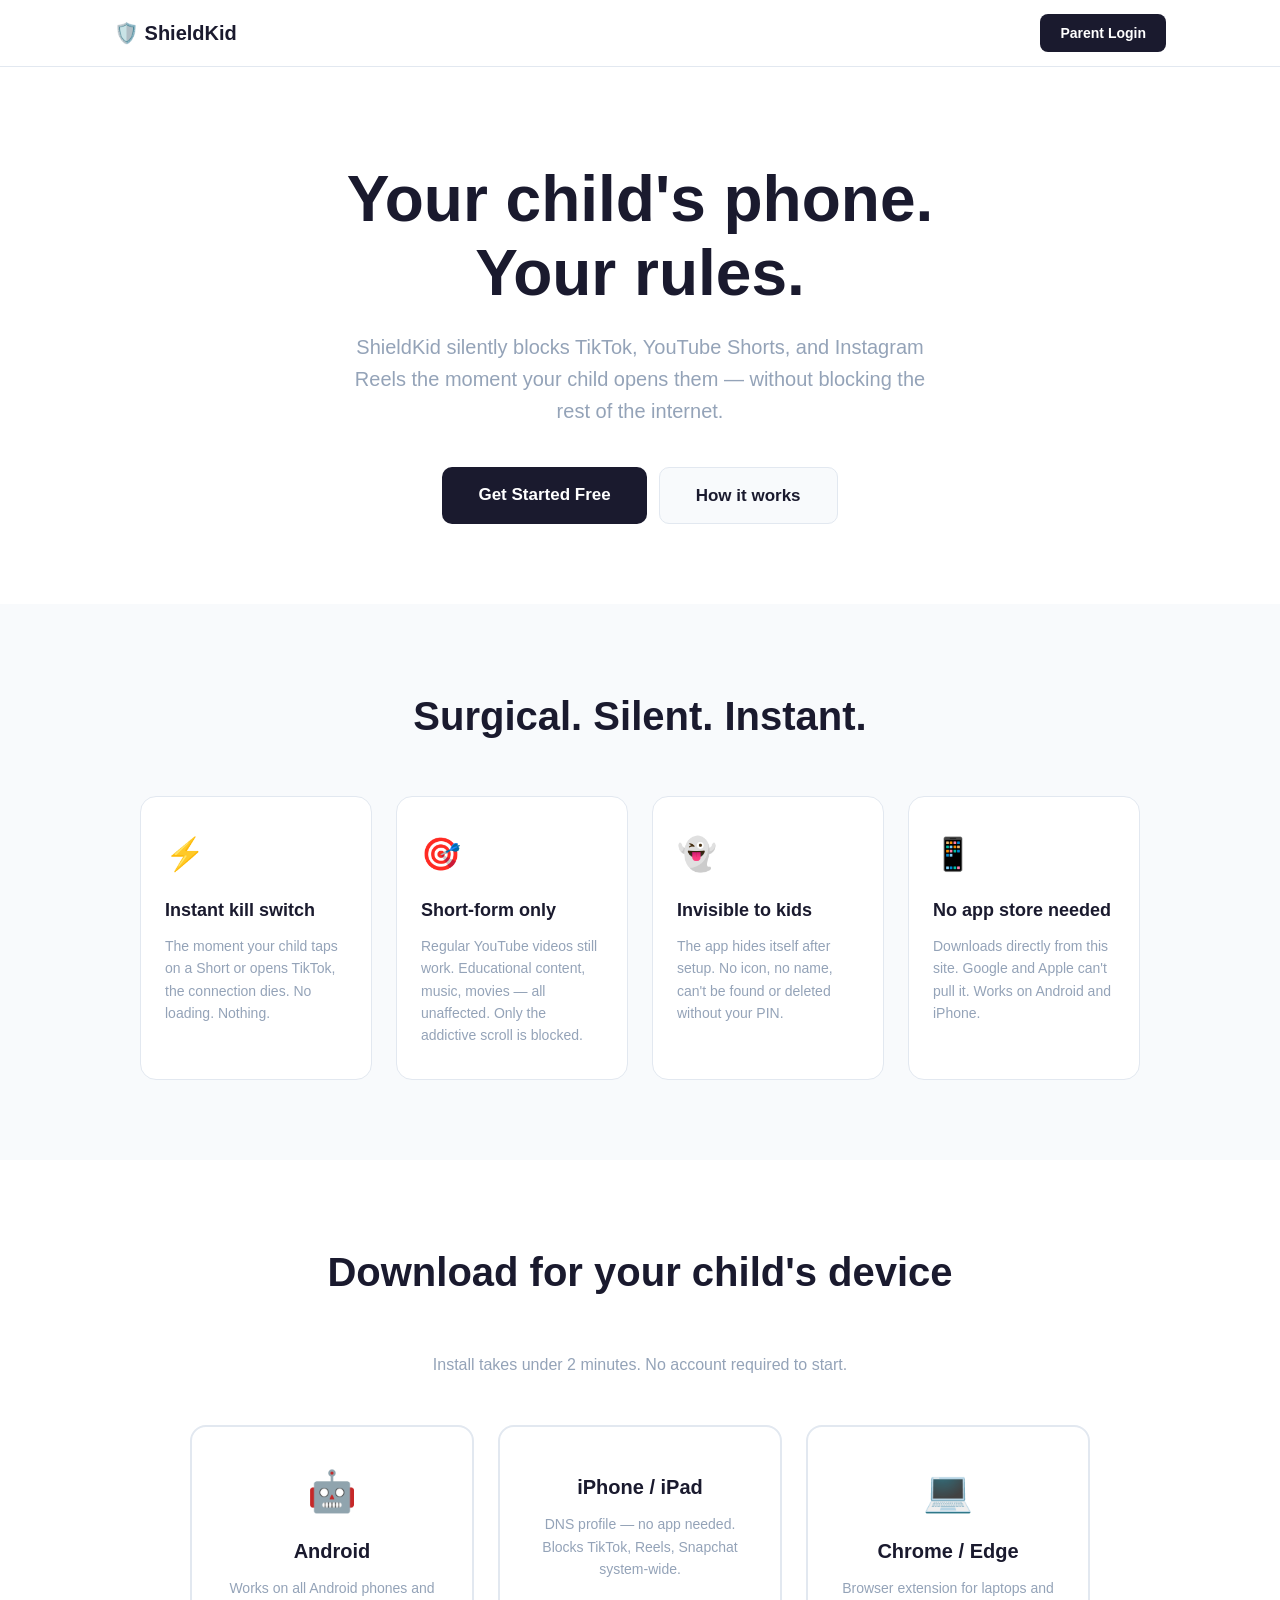
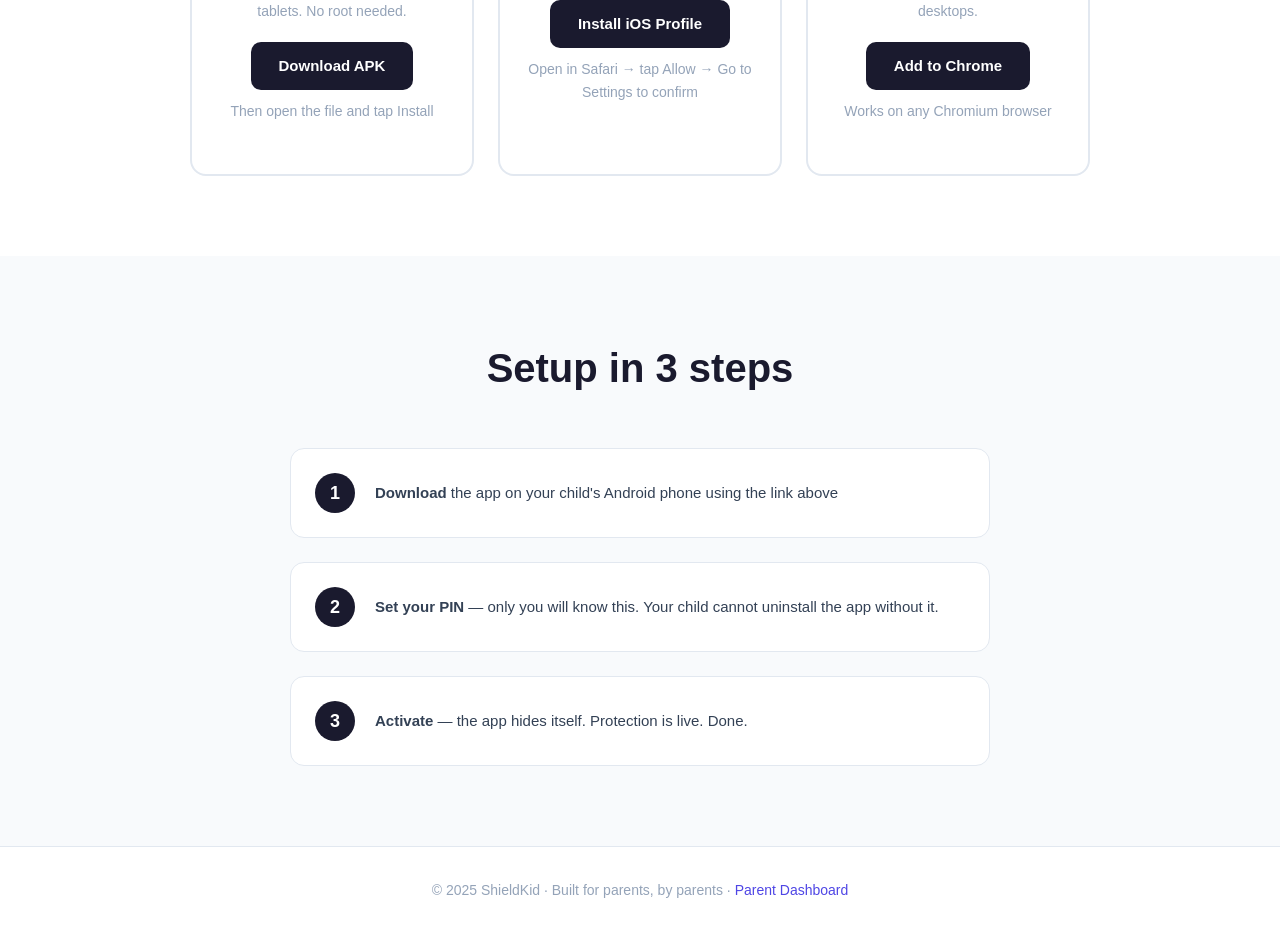
==== index.html @ 17453ca9 "Add files via upload" ====
<!DOCTYPE html>
<html lang="en">
<head>
  <meta charset="UTF-8">
  <meta name="viewport" content="width=device-width, initial-scale=1.0">
  <title>ShieldKid — Protect Your Child From Short-Video Addiction</title>
  <link rel="stylesheet" href="style.css">
</head>
<body>

  <nav>
    <div class="nav-inner">
      <span class="logo">🛡️ ShieldKid</span>
      <a href="dashboard.html" class="btn-nav">Parent Login</a>
    </div>
  </nav>

  <section class="hero">
    <h1>Your child's phone.<br>Your rules.</h1>
    <p class="subtitle">
      ShieldKid silently blocks TikTok, YouTube Shorts, and Instagram Reels
      the moment your child opens them — without blocking the rest of the internet.
    </p>
    <div class="cta-row">
      <a href="#download" class="btn-primary">Get Started Free</a>
      <a href="#how" class="btn-secondary">How it works</a>
    </div>
  </section>

  <section class="features" id="how">
    <h2>Surgical. Silent. Instant.</h2>
    <div class="feature-grid">
      <div class="feature-card">
        <div class="icon">⚡</div>
        <h3>Instant kill switch</h3>
        <p>The moment your child taps on a Short or opens TikTok, the connection dies. No loading. Nothing.</p>
      </div>
      <div class="feature-card">
        <div class="icon">🎯</div>
        <h3>Short-form only</h3>
        <p>Regular YouTube videos still work. Educational content, music, movies — all unaffected. Only the addictive scroll is blocked.</p>
      </div>
      <div class="feature-card">
        <div class="icon">👻</div>
        <h3>Invisible to kids</h3>
        <p>The app hides itself after setup. No icon, no name, can't be found or deleted without your PIN.</p>
      </div>
      <div class="feature-card">
        <div class="icon">📱</div>
        <h3>No app store needed</h3>
        <p>Downloads directly from this site. Google and Apple can't pull it. Works on Android and iPhone.</p>
      </div>
    </div>
  </section>

  <section class="download" id="download">
    <h2>Download for your child's device</h2>
    <p class="download-sub">Install takes under 2 minutes. No account required to start.</p>
    <div class="download-grid">

      <div class="download-card">
        <div class="platform-icon">🤖</div>
        <h3>Android</h3>
        <p>Works on all Android phones and tablets. No root needed.</p>
        <a href="ShieldKid.apk" class="btn-download" download>Download APK</a>
        <p class="install-note">Then open the file and tap Install</p>
      </div>

      <div class="download-card">
        <div class="platform-icon"></div>
        <h3>iPhone / iPad</h3>
        <p>DNS profile — no app needed. Blocks TikTok, Reels, Snapchat system-wide.</p>
        <a href="ios_profile/shieldkid.mobileconfig" class="btn-download">Install iOS Profile</a>
        <p class="install-note">Open in Safari → tap Allow → Go to Settings to confirm</p>
      </div>

      <div class="download-card">
        <div class="platform-icon">💻</div>
        <h3>Chrome / Edge</h3>
        <p>Browser extension for laptops and desktops.</p>
        <a href="#" class="btn-download" id="chrome-link">Add to Chrome</a>
        <p class="install-note">Works on any Chromium browser</p>
      </div>

    </div>
  </section>

  <section class="how-steps">
    <h2>Setup in 3 steps</h2>
    <div class="steps">
      <div class="step">
        <div class="step-num">1</div>
        <p><strong>Download</strong> the app on your child's Android phone using the link above</p>
      </div>
      <div class="step">
        <div class="step-num">2</div>
        <p><strong>Set your PIN</strong> — only you will know this. Your child cannot uninstall the app without it.</p>
      </div>
      <div class="step">
        <div class="step-num">3</div>
        <p><strong>Activate</strong> — the app hides itself. Protection is live. Done.</p>
      </div>
    </div>
  </section>

  <footer>
    <p>© 2025 ShieldKid · Built for parents, by parents · <a href="dashboard.html">Parent Dashboard</a></p>
  </footer>

</body>
</html>
---- style.css ----
*, *::before, *::after { box-sizing: border-box; margin: 0; padding: 0; }

:root {
  --dark: #1A1A2E;
  --accent: #4F46E5;
  --green: #10B981;
  --light: #F8FAFC;
  --text: #334155;
  --muted: #94A3B8;
  --border: #E2E8F0;
}

body {
  font-family: -apple-system, BlinkMacSystemFont, 'Segoe UI', Roboto, sans-serif;
  color: var(--text);
  background: #fff;
  line-height: 1.6;
}

/* NAV */
nav {
  position: sticky; top: 0; z-index: 100;
  background: rgba(255,255,255,0.95);
  backdrop-filter: blur(8px);
  border-bottom: 1px solid var(--border);
}
.nav-inner {
  max-width: 1100px; margin: 0 auto;
  padding: 14px 24px;
  display: flex; align-items: center; justify-content: space-between;
}
.logo { font-size: 20px; font-weight: 700; color: var(--dark); }
.btn-nav {
  padding: 8px 20px; background: var(--dark); color: #fff;
  border-radius: 8px; text-decoration: none; font-size: 14px; font-weight: 600;
  transition: background .2s;
}
.btn-nav:hover { background: var(--accent); }

/* HERO */
.hero {
  max-width: 800px; margin: 0 auto;
  padding: 96px 24px 80px;
  text-align: center;
}
.hero h1 {
  font-size: clamp(36px, 6vw, 64px);
  font-weight: 800; color: var(--dark);
  line-height: 1.15; margin-bottom: 20px;
}
.subtitle {
  font-size: clamp(16px, 2vw, 20px);
  color: var(--muted); max-width: 600px;
  margin: 0 auto 40px;
}
.cta-row { display: flex; gap: 12px; justify-content: center; flex-wrap: wrap; }
.btn-primary {
  padding: 14px 36px; background: var(--dark); color: #fff;
  border-radius: 10px; text-decoration: none; font-size: 17px; font-weight: 700;
  transition: background .2s;
}
.btn-primary:hover { background: var(--accent); }
.btn-secondary {
  padding: 14px 36px; background: var(--light); color: var(--dark);
  border-radius: 10px; text-decoration: none; font-size: 17px; font-weight: 600;
  border: 1px solid var(--border);
}

/* FEATURES */
.features {
  background: var(--light);
  padding: 80px 24px;
  text-align: center;
}
.features h2, .download h2, .how-steps h2 {
  font-size: clamp(24px, 4vw, 40px);
  font-weight: 800; color: var(--dark);
  margin-bottom: 48px;
}
.feature-grid {
  max-width: 1000px; margin: 0 auto;
  display: grid;
  grid-template-columns: repeat(auto-fit, minmax(220px, 1fr));
  gap: 24px;
}
.feature-card {
  background: #fff; border-radius: 16px;
  padding: 32px 24px; border: 1px solid var(--border);
  text-align: left;
}
.icon { font-size: 32px; margin-bottom: 16px; }
.feature-card h3 { font-size: 18px; font-weight: 700; color: var(--dark); margin-bottom: 10px; }
.feature-card p { font-size: 14px; color: var(--muted); }

/* DOWNLOAD */
.download {
  padding: 80px 24px;
  text-align: center;
}
.download-sub { color: var(--muted); margin-bottom: 48px; font-size: 16px; }
.download-grid {
  max-width: 900px; margin: 0 auto;
  display: grid;
  grid-template-columns: repeat(auto-fit, minmax(250px, 1fr));
  gap: 24px;
}
.download-card {
  border: 2px solid var(--border); border-radius: 16px;
  padding: 32px 24px; text-align: center;
  transition: border-color .2s;
}
.download-card:hover { border-color: var(--accent); }
.platform-icon { font-size: 40px; margin-bottom: 12px; }
.download-card h3 { font-size: 20px; font-weight: 700; color: var(--dark); margin-bottom: 10px; }
.download-card p { font-size: 14px; color: var(--muted); margin-bottom: 20px; }
.btn-download {
  display: inline-block;
  padding: 12px 28px; background: var(--dark); color: #fff;
  border-radius: 10px; text-decoration: none; font-size: 15px; font-weight: 700;
  transition: background .2s;
}
.btn-download:hover { background: var(--accent); }
.install-note { font-size: 12px; color: var(--muted); margin-top: 10px; }

/* HOW STEPS */
.how-steps {
  background: var(--light);
  padding: 80px 24px;
  text-align: center;
}
.steps {
  max-width: 700px; margin: 0 auto;
  display: flex; flex-direction: column; gap: 24px;
  text-align: left;
}
.step {
  display: flex; align-items: flex-start; gap: 20px;
  background: #fff; border-radius: 14px; padding: 24px;
  border: 1px solid var(--border);
}
.step-num {
  min-width: 40px; height: 40px;
  background: var(--dark); color: #fff;
  border-radius: 50%; display: flex;
  align-items: center; justify-content: center;
  font-weight: 800; font-size: 18px;
}
.step p { font-size: 15px; padding-top: 8px; }

/* FOOTER */
footer {
  text-align: center; padding: 32px 24px;
  border-top: 1px solid var(--border);
  font-size: 14px; color: var(--muted);
}
footer a { color: var(--accent); text-decoration: none; }

/* DASHBOARD STYLES */
.dash-body { background: var(--light); min-height: 100vh; }
.dash-wrap { max-width: 700px; margin: 0 auto; padding: 40px 24px; }
.dash-wrap h1 { font-size: 28px; font-weight: 800; color: var(--dark); margin-bottom: 8px; }
.dash-sub { color: var(--muted); margin-bottom: 36px; font-size: 15px; }

.card {
  background: #fff; border-radius: 16px;
  border: 1px solid var(--border); padding: 28px;
  margin-bottom: 20px;
}
.card h2 { font-size: 16px; font-weight: 700; color: var(--dark); margin-bottom: 20px; }

.toggle-row {
  display: flex; align-items: center;
  justify-content: space-between;
  padding: 14px 0;
  border-bottom: 1px solid var(--border);
}
.toggle-row:last-child { border-bottom: none; }
.toggle-label h3 { font-size: 15px; font-weight: 600; color: var(--dark); }
.toggle-label p { font-size: 13px; color: var(--muted); }

/* Toggle switch */
.switch { position: relative; width: 52px; height: 28px; }
.switch input { opacity: 0; width: 0; height: 0; }
.switch .sl {
  position: absolute; inset: 0;
  background: #CBD5E1; border-radius: 28px;
  cursor: pointer; transition: .3s;
}
.switch .sl:before {
  content: ""; position: absolute;
  width: 22px; height: 22px;
  left: 3px; bottom: 3px;
  background: #fff; border-radius: 50%;
  transition: .3s; box-shadow: 0 1px 3px rgba(0,0,0,.2);
}
.switch input:checked + .sl { background: var(--green); }
.switch input:checked + .sl:before { transform: translateX(24px); }

.auth-box {
  max-width: 400px; margin: 80px auto; padding: 40px;
  background: #fff; border-radius: 20px;
  border: 1px solid var(--border); text-align: center;
}
.auth-box h2 { font-size: 22px; font-weight: 800; color: var(--dark); margin-bottom: 8px; }
.auth-box p { color: var(--muted); margin-bottom: 28px; font-size: 14px; }
.auth-box input {
  width: 100%; padding: 12px 16px;
  border: 1px solid var(--border); border-radius: 10px;
  font-size: 16px; margin-bottom: 12px; outline: none;
}
.auth-box input:focus { border-color: var(--accent); }
.auth-box button {
  width: 100%; padding: 12px;
  background: var(--dark); color: #fff;
  border: none; border-radius: 10px;
  font-size: 16px; font-weight: 700; cursor: pointer;
  transition: background .2s;
}
.auth-box button:hover { background: var(--accent); }
.err { color: #EF4444; font-size: 13px; margin-top: 8px; min-height: 20px; }
.success { color: var(--green); font-size: 13px; text-align: center; }
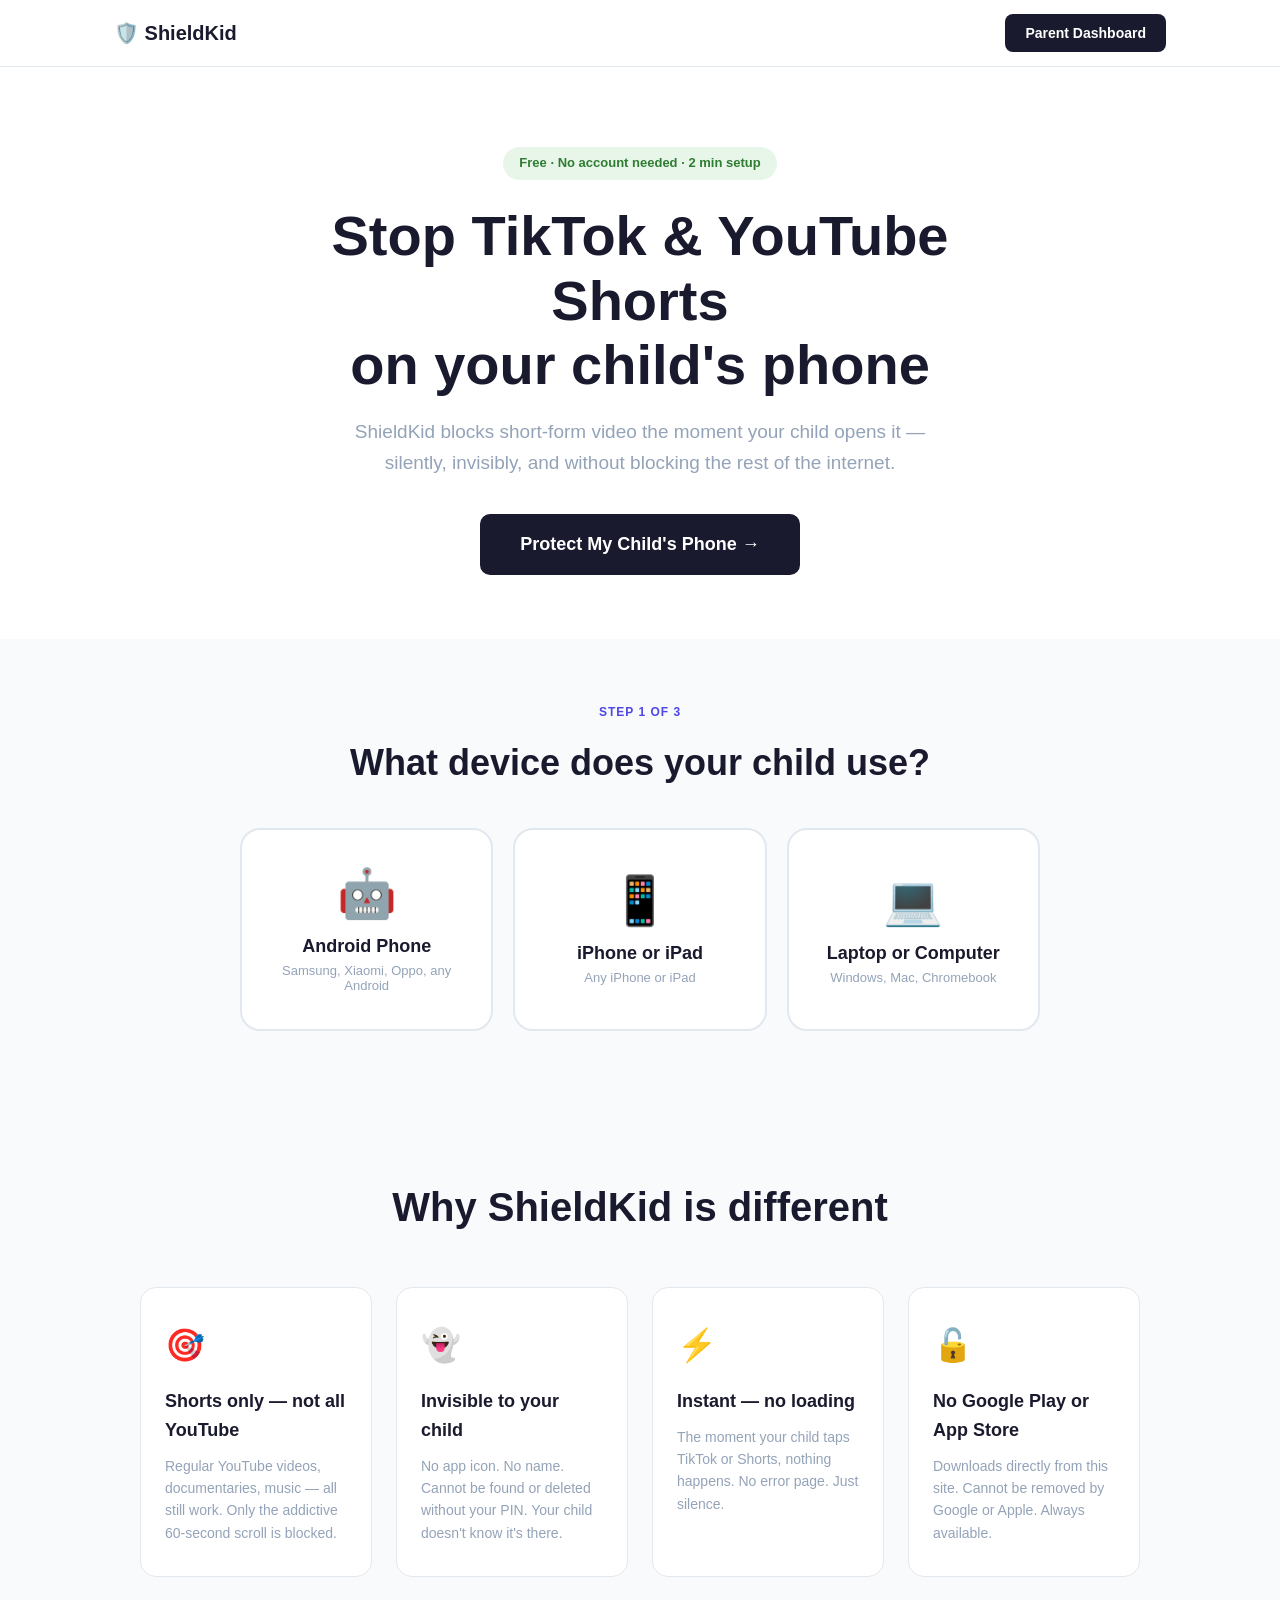
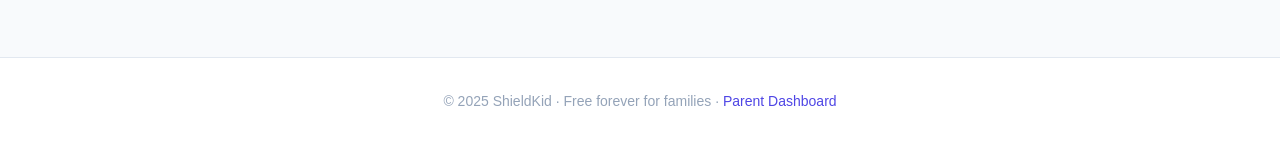
==== commit a5dcde86: "Add files via upload" ====
--- a/index.html
+++ b/index.html
@@ -3,7 +3,7 @@
 <head>
   <meta charset="UTF-8">
   <meta name="viewport" content="width=device-width, initial-scale=1.0">
-  <title>ShieldKid — Protect Your Child From Short-Video Addiction</title>
+  <title>ShieldKid — Block TikTok & YouTube Shorts on your child's phone</title>
   <link rel="stylesheet" href="style.css">
 </head>
 <body>
@@ -11,101 +11,221 @@
   <nav>
     <div class="nav-inner">
       <span class="logo">🛡️ ShieldKid</span>
-      <a href="dashboard.html" class="btn-nav">Parent Login</a>
+      <a href="dashboard.html" class="btn-nav">Parent Dashboard</a>
     </div>
   </nav>
 
+  <!-- HERO -->
   <section class="hero">
-    <h1>Your child's phone.<br>Your rules.</h1>
+    <div class="hero-badge">Free · No account needed · 2 min setup</div>
+    <h1>Stop TikTok & YouTube Shorts<br>on your child's phone</h1>
     <p class="subtitle">
-      ShieldKid silently blocks TikTok, YouTube Shorts, and Instagram Reels
-      the moment your child opens them — without blocking the rest of the internet.
+      ShieldKid blocks short-form video the moment your child opens it —
+      silently, invisibly, and without blocking the rest of the internet.
     </p>
-    <div class="cta-row">
-      <a href="#download" class="btn-primary">Get Started Free</a>
-      <a href="#how" class="btn-secondary">How it works</a>
-    </div>
-  </section>
-
+    <a href="#pick-device" class="btn-primary">Protect My Child's Phone →</a>
+  </section>
+
+  <!-- STEP 1: PICK DEVICE — the entire UX starts here -->
+  <section class="pick-device" id="pick-device">
+    <div class="step-label">STEP 1 OF 3</div>
+    <h2>What device does your child use?</h2>
+    <div class="device-grid">
+
+      <button class="device-card" onclick="showSteps('android')">
+        <div class="device-icon">🤖</div>
+        <div class="device-name">Android Phone</div>
+        <div class="device-sub">Samsung, Xiaomi, Oppo, any Android</div>
+      </button>
+
+      <button class="device-card" onclick="showSteps('ios')">
+        <div class="device-icon">📱</div>
+        <div class="device-name">iPhone or iPad</div>
+        <div class="device-sub">Any iPhone or iPad</div>
+      </button>
+
+      <button class="device-card" onclick="showSteps('desktop')">
+        <div class="device-icon">💻</div>
+        <div class="device-name">Laptop or Computer</div>
+        <div class="device-sub">Windows, Mac, Chromebook</div>
+      </button>
+
+    </div>
+  </section>
+
+  <!-- ANDROID STEPS -->
+  <section class="install-steps" id="steps-android" style="display:none">
+    <div class="step-label">STEPS 2 & 3 OF 3 — ANDROID</div>
+    <h2>Install on Android — takes 2 minutes</h2>
+
+    <div class="steps-list">
+      <div class="step-item">
+        <div class="step-num">1</div>
+        <div class="step-body">
+          <h3>Download ShieldKid to your child's phone</h3>
+          <p>Send this link to your child's phone, or connect the phone to your computer and copy the file across.</p>
+          <a href="ShieldKid.apk" class="btn-download" download>⬇ Download ShieldKid.apk</a>
+          <p class="note">File size: ~4MB · Safe to download · No Google Play needed</p>
+        </div>
+      </div>
+
+      <div class="step-item">
+        <div class="step-num">2</div>
+        <div class="step-body">
+          <h3>Open the file and tap Install</h3>
+          <p>On the child's phone, open the downloaded file. Android will ask <em>"Allow install from unknown sources"</em> — tap <strong>Settings → Allow</strong>, then go back and tap <strong>Install</strong>.</p>
+        </div>
+      </div>
+
+      <div class="step-item">
+        <div class="step-num">3</div>
+        <div class="step-body">
+          <h3>Set your parent PIN — app hides itself</h3>
+          <p>The app opens and asks you to set a PIN. Choose any 4+ digit number <strong>only you know</strong>. Tap <strong>Activate Protection</strong>. The app disappears from the home screen. Protection is live.</p>
+          <div class="success-box">✓ TikTok blocked · ✓ YouTube Shorts blocked · ✓ App invisible to child</div>
+        </div>
+      </div>
+    </div>
+
+    <div class="optional-box">
+      <strong>Optional:</strong> Create a free parent account to manage settings remotely from your own phone →
+      <a href="dashboard.html">Open Parent Dashboard</a>
+    </div>
+
+    <button class="btn-back" onclick="hideSteps()">← Choose a different device</button>
+  </section>
+
+  <!-- iOS STEPS -->
+  <section class="install-steps" id="steps-ios" style="display:none">
+    <div class="step-label">STEPS 2 & 3 OF 3 — iPHONE / iPAD</div>
+    <h2>Install on iPhone — takes 2 minutes</h2>
+
+    <div class="steps-list">
+      <div class="step-item">
+        <div class="step-num">1</div>
+        <div class="step-body">
+          <h3>Open this page on your child's iPhone in Safari</h3>
+          <p>On the child's iPhone, open <strong>Safari</strong> (not Chrome) and go to:</p>
+          <div class="url-box">tangle-me.github.io/shieldkid-site</div>
+          <p class="note">Must be Safari — Chrome cannot install profiles.</p>
+        </div>
+      </div>
+
+      <div class="step-item">
+        <div class="step-num">2</div>
+        <div class="step-body">
+          <h3>Download and install the protection profile</h3>
+          <a href="ios_profile/shieldkid.mobileconfig" class="btn-download">⬇ Install iOS Protection Profile</a>
+          <p>After tapping the button: tap <strong>Allow</strong> → go to <strong>Settings</strong> → tap <strong>Profile Downloaded</strong> at the top → tap <strong>Install</strong> → enter the phone passcode → tap <strong>Install</strong> again.</p>
+        </div>
+      </div>
+
+      <div class="step-item">
+        <div class="step-num">3</div>
+        <div class="step-body">
+          <h3>Done — TikTok, Reels and Snapchat Spotlight are blocked</h3>
+          <div class="success-box">✓ TikTok blocked · ✓ Instagram Reels blocked · ✓ Snapchat Spotlight blocked</div>
+          <p class="note" style="margin-top:12px;">Note: YouTube Shorts on iPhone requires also going to <strong>Settings → Screen Time → App Limits</strong> and setting a 1 min/day limit on YouTube.</p>
+        </div>
+      </div>
+    </div>
+
+    <div class="optional-box">
+      <strong>Optional:</strong> Create a free parent account to manage settings remotely →
+      <a href="dashboard.html">Open Parent Dashboard</a>
+    </div>
+
+    <button class="btn-back" onclick="hideSteps()">← Choose a different device</button>
+  </section>
+
+  <!-- DESKTOP STEPS -->
+  <section class="install-steps" id="steps-desktop" style="display:none">
+    <div class="step-label">STEPS 2 & 3 OF 3 — LAPTOP / COMPUTER</div>
+    <h2>Install on laptop or computer — takes 1 minute</h2>
+
+    <div class="steps-list">
+      <div class="step-item">
+        <div class="step-num">1</div>
+        <div class="step-body">
+          <h3>Add ShieldKid to Chrome</h3>
+          <p>On the child's computer, open Chrome and go to:</p>
+          <a href="https://chrome.google.com/webstore" target="_blank" class="btn-download">Add ShieldKid to Chrome</a>
+          <p class="note">Also works on Edge and Brave.</p>
+        </div>
+      </div>
+
+      <div class="step-item">
+        <div class="step-num">2</div>
+        <div class="step-body">
+          <h3>Set your parent PIN in the extension</h3>
+          <p>Click the ShieldKid icon in the browser toolbar → enter a PIN only you know → save it. Protection is immediately active.</p>
+        </div>
+      </div>
+
+      <div class="step-item">
+        <div class="step-num">3</div>
+        <div class="step-body">
+          <h3>Done</h3>
+          <div class="success-box">✓ TikTok blocked · ✓ YouTube Shorts blocked · ✓ Instagram Reels blocked</div>
+        </div>
+      </div>
+    </div>
+
+    <button class="btn-back" onclick="hideSteps()">← Choose a different device</button>
+  </section>
+
+  <!-- WHY IT WORKS -->
   <section class="features" id="how">
-    <h2>Surgical. Silent. Instant.</h2>
+    <h2>Why ShieldKid is different</h2>
     <div class="feature-grid">
       <div class="feature-card">
+        <div class="icon">🎯</div>
+        <h3>Shorts only — not all YouTube</h3>
+        <p>Regular YouTube videos, documentaries, music — all still work. Only the addictive 60-second scroll is blocked.</p>
+      </div>
+      <div class="feature-card">
+        <div class="icon">👻</div>
+        <h3>Invisible to your child</h3>
+        <p>No app icon. No name. Cannot be found or deleted without your PIN. Your child doesn't know it's there.</p>
+      </div>
+      <div class="feature-card">
         <div class="icon">⚡</div>
-        <h3>Instant kill switch</h3>
-        <p>The moment your child taps on a Short or opens TikTok, the connection dies. No loading. Nothing.</p>
-      </div>
-      <div class="feature-card">
-        <div class="icon">🎯</div>
-        <h3>Short-form only</h3>
-        <p>Regular YouTube videos still work. Educational content, music, movies — all unaffected. Only the addictive scroll is blocked.</p>
-      </div>
-      <div class="feature-card">
-        <div class="icon">👻</div>
-        <h3>Invisible to kids</h3>
-        <p>The app hides itself after setup. No icon, no name, can't be found or deleted without your PIN.</p>
-      </div>
-      <div class="feature-card">
-        <div class="icon">📱</div>
-        <h3>No app store needed</h3>
-        <p>Downloads directly from this site. Google and Apple can't pull it. Works on Android and iPhone.</p>
-      </div>
-    </div>
-  </section>
-
-  <section class="download" id="download">
-    <h2>Download for your child's device</h2>
-    <p class="download-sub">Install takes under 2 minutes. No account required to start.</p>
-    <div class="download-grid">
-
-      <div class="download-card">
-        <div class="platform-icon">🤖</div>
-        <h3>Android</h3>
-        <p>Works on all Android phones and tablets. No root needed.</p>
-        <a href="ShieldKid.apk" class="btn-download" download>Download APK</a>
-        <p class="install-note">Then open the file and tap Install</p>
-      </div>
-
-      <div class="download-card">
-        <div class="platform-icon"></div>
-        <h3>iPhone / iPad</h3>
-        <p>DNS profile — no app needed. Blocks TikTok, Reels, Snapchat system-wide.</p>
-        <a href="ios_profile/shieldkid.mobileconfig" class="btn-download">Install iOS Profile</a>
-        <p class="install-note">Open in Safari → tap Allow → Go to Settings to confirm</p>
-      </div>
-
-      <div class="download-card">
-        <div class="platform-icon">💻</div>
-        <h3>Chrome / Edge</h3>
-        <p>Browser extension for laptops and desktops.</p>
-        <a href="#" class="btn-download" id="chrome-link">Add to Chrome</a>
-        <p class="install-note">Works on any Chromium browser</p>
-      </div>
-
-    </div>
-  </section>
-
-  <section class="how-steps">
-    <h2>Setup in 3 steps</h2>
-    <div class="steps">
-      <div class="step">
-        <div class="step-num">1</div>
-        <p><strong>Download</strong> the app on your child's Android phone using the link above</p>
-      </div>
-      <div class="step">
-        <div class="step-num">2</div>
-        <p><strong>Set your PIN</strong> — only you will know this. Your child cannot uninstall the app without it.</p>
-      </div>
-      <div class="step">
-        <div class="step-num">3</div>
-        <p><strong>Activate</strong> — the app hides itself. Protection is live. Done.</p>
+        <h3>Instant — no loading</h3>
+        <p>The moment your child taps TikTok or Shorts, nothing happens. No error page. Just silence.</p>
+      </div>
+      <div class="feature-card">
+        <div class="icon">🔓</div>
+        <h3>No Google Play or App Store</h3>
+        <p>Downloads directly from this site. Cannot be removed by Google or Apple. Always available.</p>
       </div>
     </div>
   </section>
 
   <footer>
-    <p>© 2025 ShieldKid · Built for parents, by parents · <a href="dashboard.html">Parent Dashboard</a></p>
+    <p>© 2025 ShieldKid · Free forever for families ·
+      <a href="dashboard.html">Parent Dashboard</a>
+    </p>
   </footer>
+
+  <script>
+    function showSteps(platform) {
+      // Hide device picker, show correct steps
+      document.getElementById('pick-device').style.display = 'none';
+      document.getElementById('steps-android').style.display = 'none';
+      document.getElementById('steps-ios').style.display = 'none';
+      document.getElementById('steps-desktop').style.display = 'none';
+      document.getElementById('steps-' + platform).style.display = 'block';
+      // Smooth scroll to steps
+      document.getElementById('steps-' + platform).scrollIntoView({ behavior: 'smooth' });
+    }
+    function hideSteps() {
+      document.getElementById('steps-android').style.display = 'none';
+      document.getElementById('steps-ios').style.display = 'none';
+      document.getElementById('steps-desktop').style.display = 'none';
+      document.getElementById('pick-device').style.display = 'block';
+      document.getElementById('pick-device').scrollIntoView({ behavior: 'smooth' });
+    }
+  </script>
 
 </body>
 </html>
--- a/style.css
+++ b/style.css
@@ -40,23 +40,30 @@
 /* HERO */
 .hero {
   max-width: 800px; margin: 0 auto;
-  padding: 96px 24px 80px;
-  text-align: center;
+  padding: 80px 24px 64px;
+  text-align: center;
+}
+.hero-badge {
+  display: inline-block;
+  background: #E8F5E9; color: #2E7D32;
+  padding: 6px 16px; border-radius: 20px;
+  font-size: 13px; font-weight: 600;
+  margin-bottom: 24px;
 }
 .hero h1 {
-  font-size: clamp(36px, 6vw, 64px);
+  font-size: clamp(30px, 5vw, 56px);
   font-weight: 800; color: var(--dark);
   line-height: 1.15; margin-bottom: 20px;
 }
 .subtitle {
-  font-size: clamp(16px, 2vw, 20px);
-  color: var(--muted); max-width: 600px;
-  margin: 0 auto 40px;
-}
-.cta-row { display: flex; gap: 12px; justify-content: center; flex-wrap: wrap; }
+  font-size: clamp(16px, 2vw, 19px);
+  color: var(--muted); max-width: 580px;
+  margin: 0 auto 36px;
+}
 .btn-primary {
-  padding: 14px 36px; background: var(--dark); color: #fff;
-  border-radius: 10px; text-decoration: none; font-size: 17px; font-weight: 700;
+  display: inline-block;
+  padding: 16px 40px; background: var(--dark); color: #fff;
+  border-radius: 10px; text-decoration: none; font-size: 18px; font-weight: 700;
   transition: background .2s;
 }
 .btn-primary:hover { background: var(--accent); }
@@ -65,6 +72,104 @@
   border-radius: 10px; text-decoration: none; font-size: 17px; font-weight: 600;
   border: 1px solid var(--border);
 }
+
+/* DEVICE PICKER */
+.pick-device {
+  padding: 64px 24px;
+  text-align: center;
+  background: var(--light);
+}
+.pick-device h2 {
+  font-size: clamp(22px, 4vw, 36px);
+  font-weight: 800; color: var(--dark);
+  margin-bottom: 36px;
+}
+.step-label {
+  font-size: 12px; font-weight: 700;
+  color: var(--accent); letter-spacing: 1px;
+  margin-bottom: 12px;
+}
+.device-grid {
+  max-width: 800px; margin: 0 auto;
+  display: grid;
+  grid-template-columns: repeat(auto-fit, minmax(220px, 1fr));
+  gap: 20px;
+}
+.device-card {
+  background: #fff; border: 2px solid var(--border);
+  border-radius: 20px; padding: 36px 24px;
+  cursor: pointer; transition: all .2s;
+  text-align: center;
+}
+.device-card:hover {
+  border-color: var(--accent);
+  transform: translateY(-4px);
+  box-shadow: 0 8px 32px rgba(79,70,229,.12);
+}
+.device-icon { font-size: 48px; margin-bottom: 14px; }
+.device-name { font-size: 18px; font-weight: 700; color: var(--dark); margin-bottom: 6px; }
+.device-sub { font-size: 13px; color: var(--muted); }
+
+/* INSTALL STEPS */
+.install-steps {
+  max-width: 720px; margin: 0 auto;
+  padding: 64px 24px;
+}
+.install-steps h2 {
+  font-size: clamp(22px, 4vw, 34px);
+  font-weight: 800; color: var(--dark);
+  margin-bottom: 40px;
+}
+.steps-list { display: flex; flex-direction: column; gap: 0; }
+.step-item {
+  display: flex; gap: 20px;
+  padding: 28px 0;
+  border-bottom: 1px solid var(--border);
+}
+.step-item:last-child { border-bottom: none; }
+.step-num {
+  min-width: 44px; height: 44px;
+  background: var(--dark); color: #fff;
+  border-radius: 50%;
+  display: flex; align-items: center; justify-content: center;
+  font-weight: 800; font-size: 18px; flex-shrink: 0;
+}
+.step-body h3 { font-size: 17px; font-weight: 700; color: var(--dark); margin-bottom: 8px; }
+.step-body p { font-size: 14px; color: var(--text); margin-bottom: 12px; line-height: 1.6; }
+.note { font-size: 12px !important; color: var(--muted) !important; }
+
+.btn-download {
+  display: inline-block;
+  padding: 13px 28px; background: var(--dark); color: #fff;
+  border-radius: 10px; text-decoration: none; font-size: 15px; font-weight: 700;
+  transition: background .2s; margin-bottom: 10px;
+}
+.btn-download:hover { background: var(--accent); }
+
+.url-box {
+  background: var(--light); border: 1px solid var(--border);
+  border-radius: 8px; padding: 10px 16px;
+  font-family: monospace; font-size: 14px; color: var(--dark);
+  margin: 8px 0 12px; display: inline-block;
+}
+.success-box {
+  background: #E8F5E9; color: #2E7D32;
+  border-radius: 10px; padding: 14px 20px;
+  font-size: 14px; font-weight: 600;
+}
+.optional-box {
+  background: #EEF2FF; border-radius: 12px;
+  padding: 16px 20px; margin-top: 32px;
+  font-size: 14px; color: var(--text);
+}
+.optional-box a { color: var(--accent); font-weight: 600; }
+.btn-back {
+  margin-top: 24px;
+  background: none; border: 1px solid var(--border);
+  color: var(--muted); padding: 10px 20px;
+  border-radius: 8px; cursor: pointer; font-size: 14px;
+}
+.btn-back:hover { color: var(--dark); border-color: var(--dark); }
 
 /* FEATURES */
 .features {
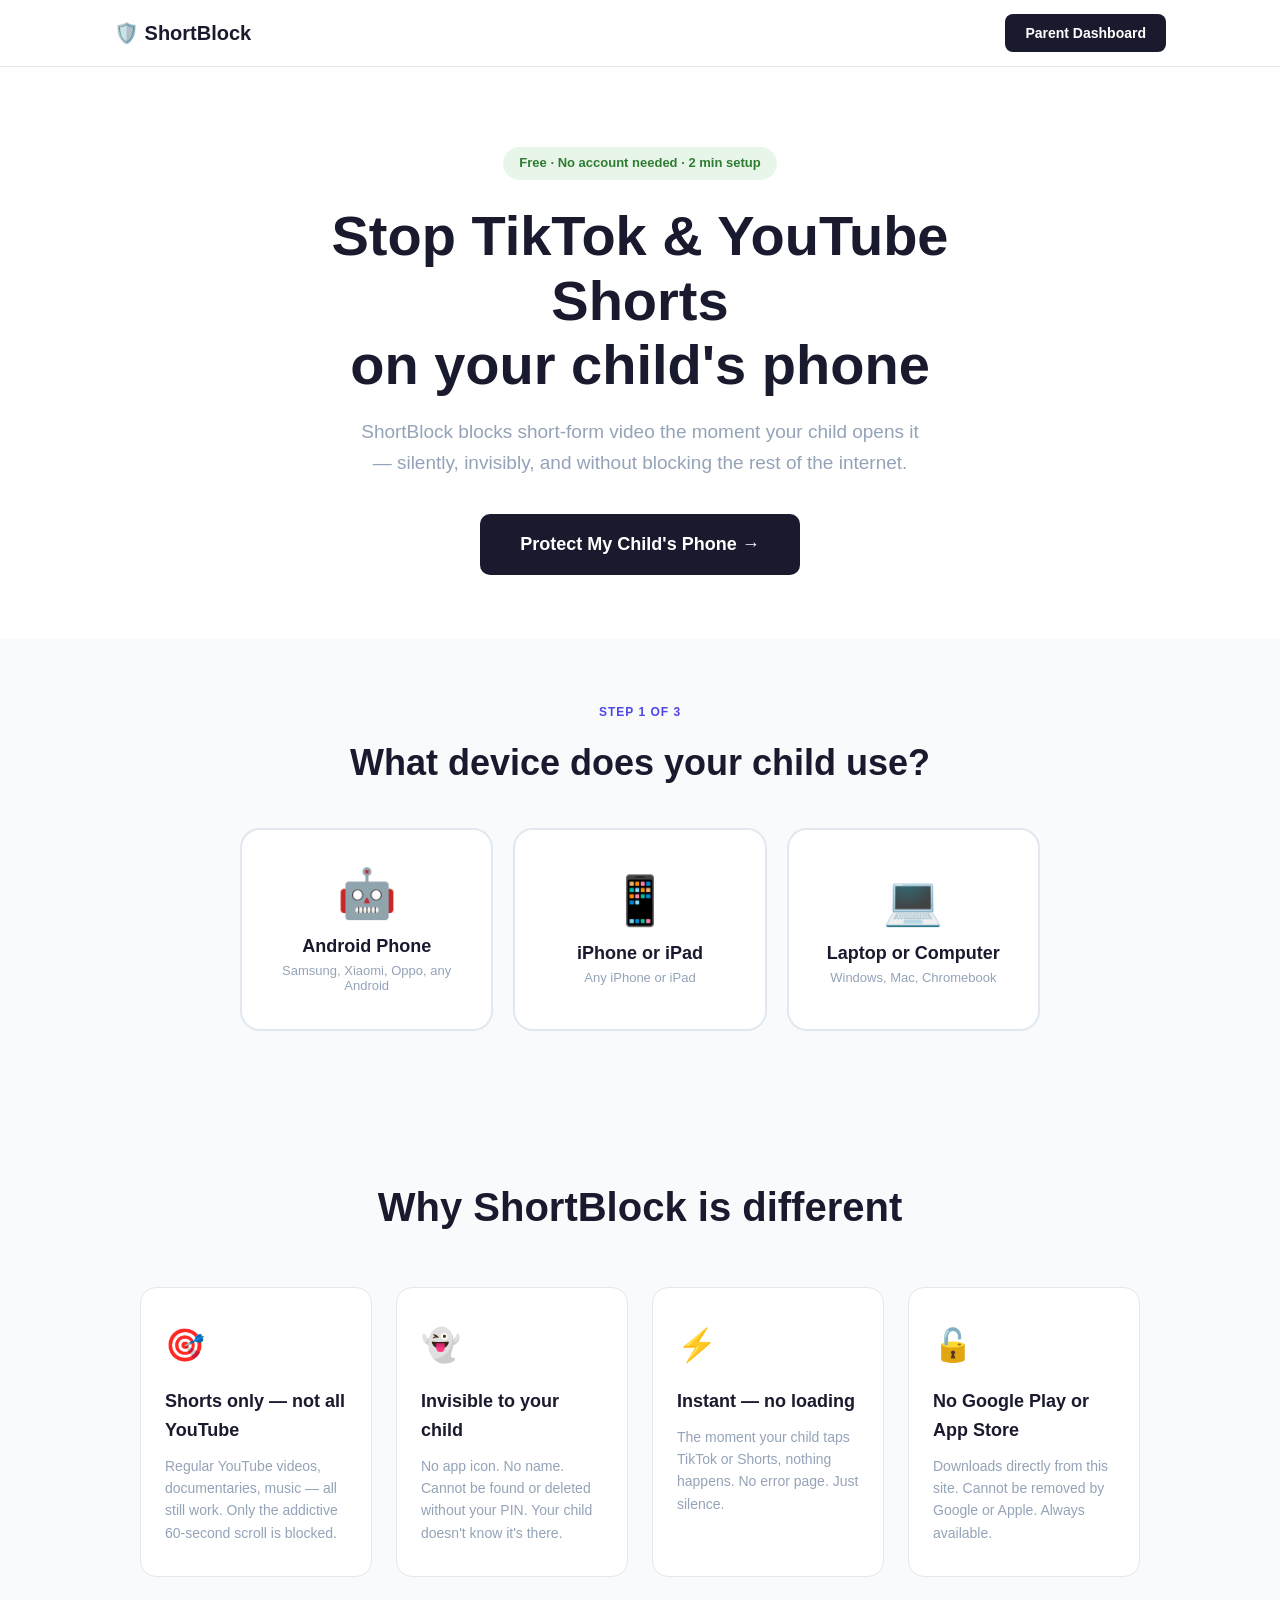
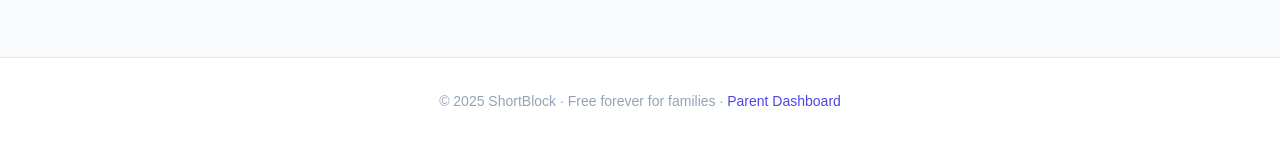
==== commit ddf98dd6: "Rename ShieldKid to ShortBlock across all website files - Update branding in index.html and dashboar" ====
--- a/index.html
+++ b/index.html
@@ -3,14 +3,14 @@
 <head>
   <meta charset="UTF-8">
   <meta name="viewport" content="width=device-width, initial-scale=1.0">
-  <title>ShieldKid — Block TikTok & YouTube Shorts on your child's phone</title>
+  <title>ShortBlock — Block TikTok & YouTube Shorts on your child's phone</title>
   <link rel="stylesheet" href="style.css">
 </head>
 <body>
 
   <nav>
     <div class="nav-inner">
-      <span class="logo">🛡️ ShieldKid</span>
+      <span class="logo">🛡️ ShortBlock</span>
       <a href="dashboard.html" class="btn-nav">Parent Dashboard</a>
     </div>
   </nav>
@@ -20,7 +20,7 @@
     <div class="hero-badge">Free · No account needed · 2 min setup</div>
     <h1>Stop TikTok & YouTube Shorts<br>on your child's phone</h1>
     <p class="subtitle">
-      ShieldKid blocks short-form video the moment your child opens it —
+      ShortBlock blocks short-form video the moment your child opens it —
       silently, invisibly, and without blocking the rest of the internet.
     </p>
     <a href="#pick-device" class="btn-primary">Protect My Child's Phone →</a>
@@ -62,9 +62,9 @@
       <div class="step-item">
         <div class="step-num">1</div>
         <div class="step-body">
-          <h3>Download ShieldKid to your child's phone</h3>
+          <h3>Download ShortBlock to your child's phone</h3>
           <p>Send this link to your child's phone, or connect the phone to your computer and copy the file across.</p>
-          <a href="ShieldKid.apk" class="btn-download" download>⬇ Download ShieldKid.apk</a>
+          <a href="ShortBlock.apk" class="btn-download" download>⬇ Download ShortBlock.apk</a>
           <p class="note">File size: ~4MB · Safe to download · No Google Play needed</p>
         </div>
       </div>
@@ -106,7 +106,7 @@
         <div class="step-body">
           <h3>Open this page on your child's iPhone in Safari</h3>
           <p>On the child's iPhone, open <strong>Safari</strong> (not Chrome) and go to:</p>
-          <div class="url-box">tangle-me.github.io/shieldkid-site</div>
+          <div class="url-box">tangle-me.github.io/shortblock-site</div>
           <p class="note">Must be Safari — Chrome cannot install profiles.</p>
         </div>
       </div>
@@ -115,7 +115,7 @@
         <div class="step-num">2</div>
         <div class="step-body">
           <h3>Download and install the protection profile</h3>
-          <a href="ios_profile/shieldkid.mobileconfig" class="btn-download">⬇ Install iOS Protection Profile</a>
+          <a href="ios_profile/shortblock.mobileconfig" class="btn-download">⬇ Install iOS Protection Profile</a>
           <p>After tapping the button: tap <strong>Allow</strong> → go to <strong>Settings</strong> → tap <strong>Profile Downloaded</strong> at the top → tap <strong>Install</strong> → enter the phone passcode → tap <strong>Install</strong> again.</p>
         </div>
       </div>
@@ -147,9 +147,9 @@
       <div class="step-item">
         <div class="step-num">1</div>
         <div class="step-body">
-          <h3>Add ShieldKid to Chrome</h3>
+          <h3>Add ShortBlock to Chrome</h3>
           <p>On the child's computer, open Chrome and go to:</p>
-          <a href="https://chrome.google.com/webstore" target="_blank" class="btn-download">Add ShieldKid to Chrome</a>
+          <a href="https://chrome.google.com/webstore" target="_blank" class="btn-download">Add ShortBlock to Chrome</a>
           <p class="note">Also works on Edge and Brave.</p>
         </div>
       </div>
@@ -158,7 +158,7 @@
         <div class="step-num">2</div>
         <div class="step-body">
           <h3>Set your parent PIN in the extension</h3>
-          <p>Click the ShieldKid icon in the browser toolbar → enter a PIN only you know → save it. Protection is immediately active.</p>
+          <p>Click the ShortBlock icon in the browser toolbar → enter a PIN only you know → save it. Protection is immediately active.</p>
         </div>
       </div>
 
@@ -176,7 +176,7 @@
 
   <!-- WHY IT WORKS -->
   <section class="features" id="how">
-    <h2>Why ShieldKid is different</h2>
+    <h2>Why ShortBlock is different</h2>
     <div class="feature-grid">
       <div class="feature-card">
         <div class="icon">🎯</div>
@@ -202,7 +202,7 @@
   </section>
 
   <footer>
-    <p>© 2025 ShieldKid · Free forever for families ·
+    <p>© 2025 ShortBlock · Free forever for families ·
       <a href="dashboard.html">Parent Dashboard</a>
     </p>
   </footer>
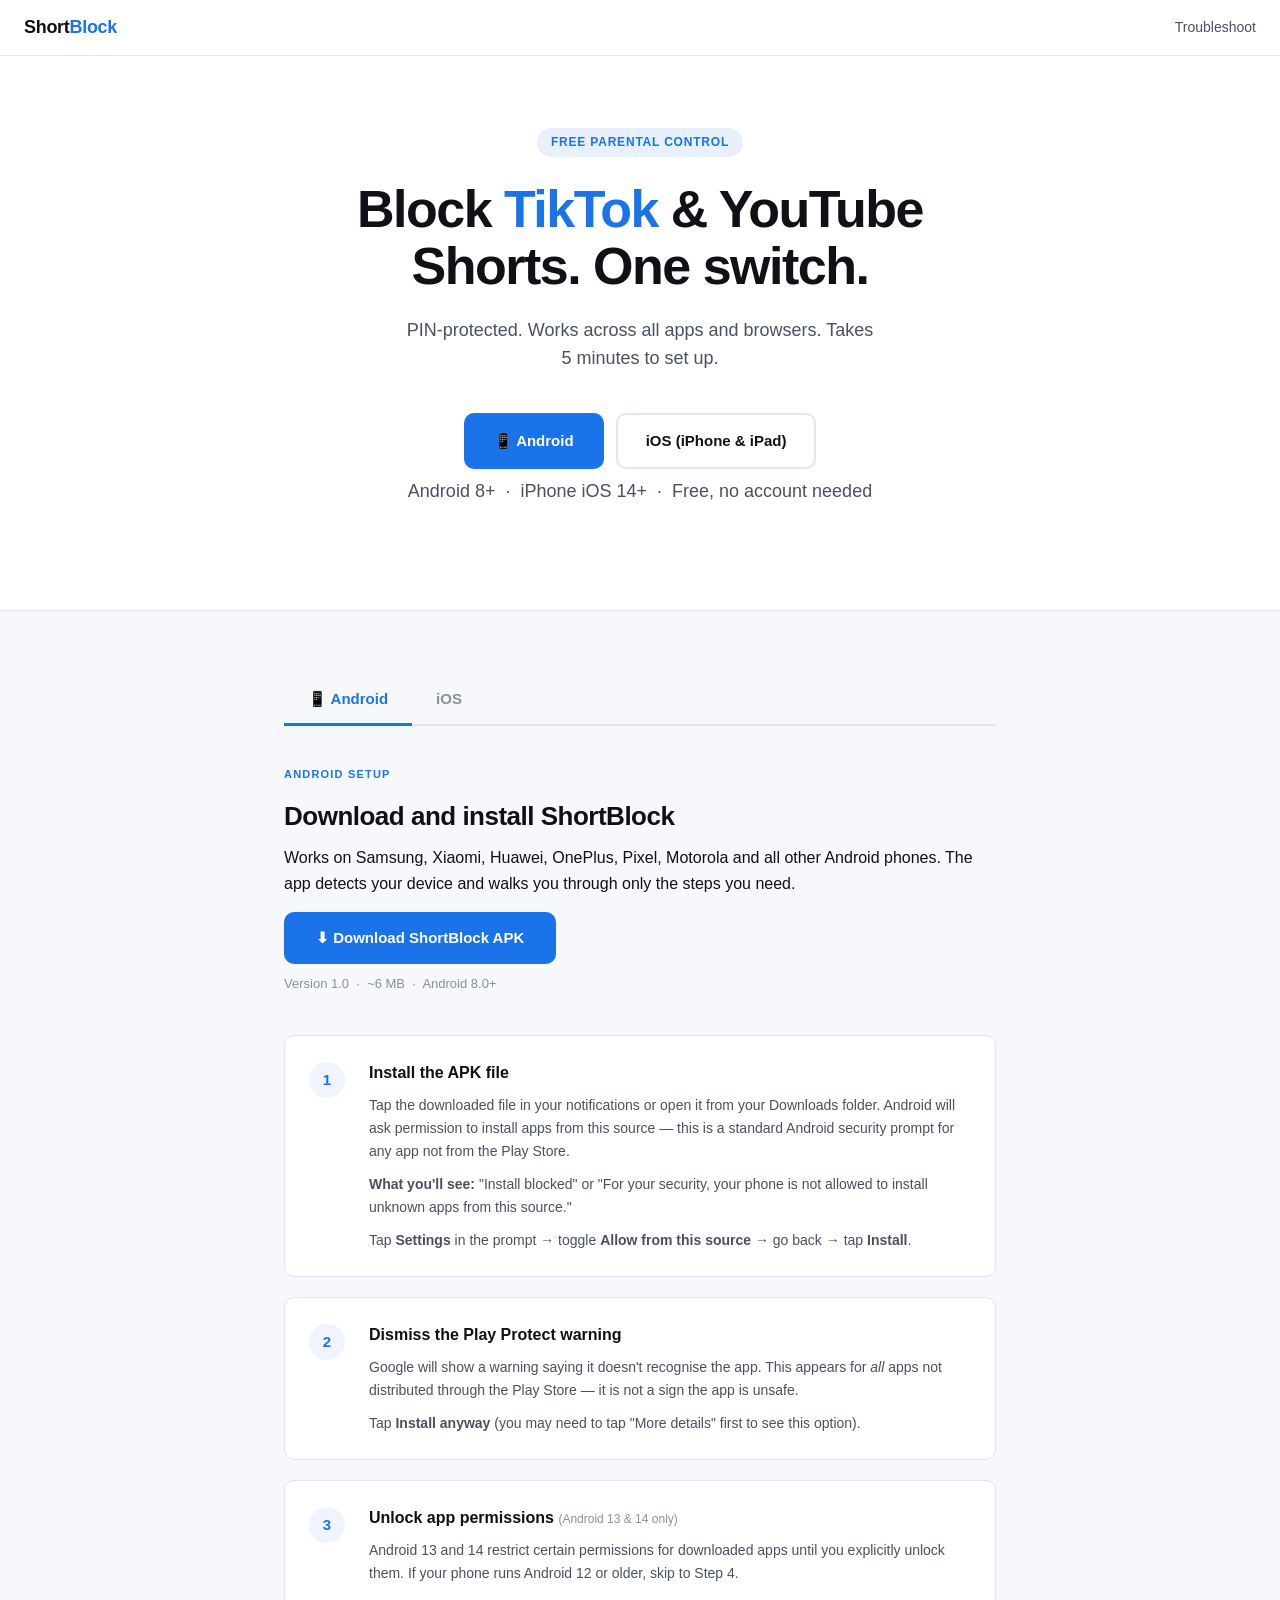
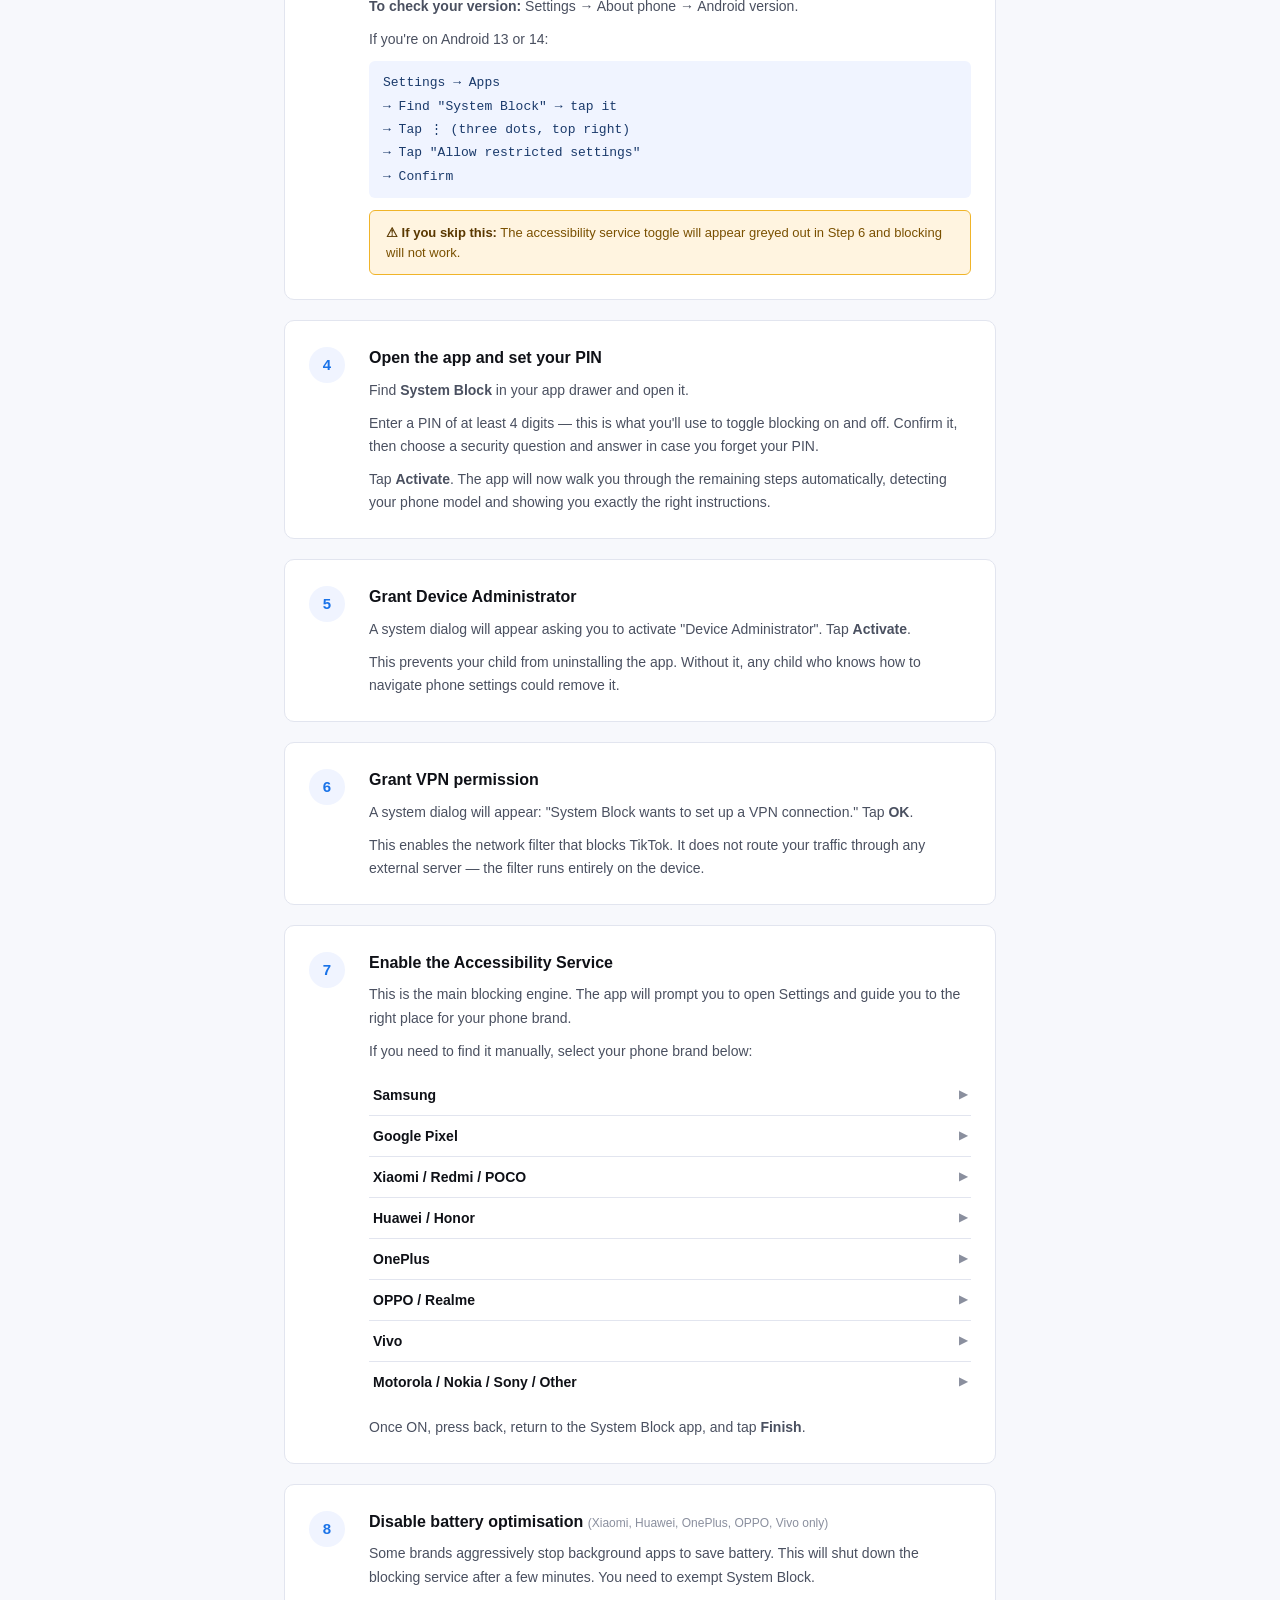
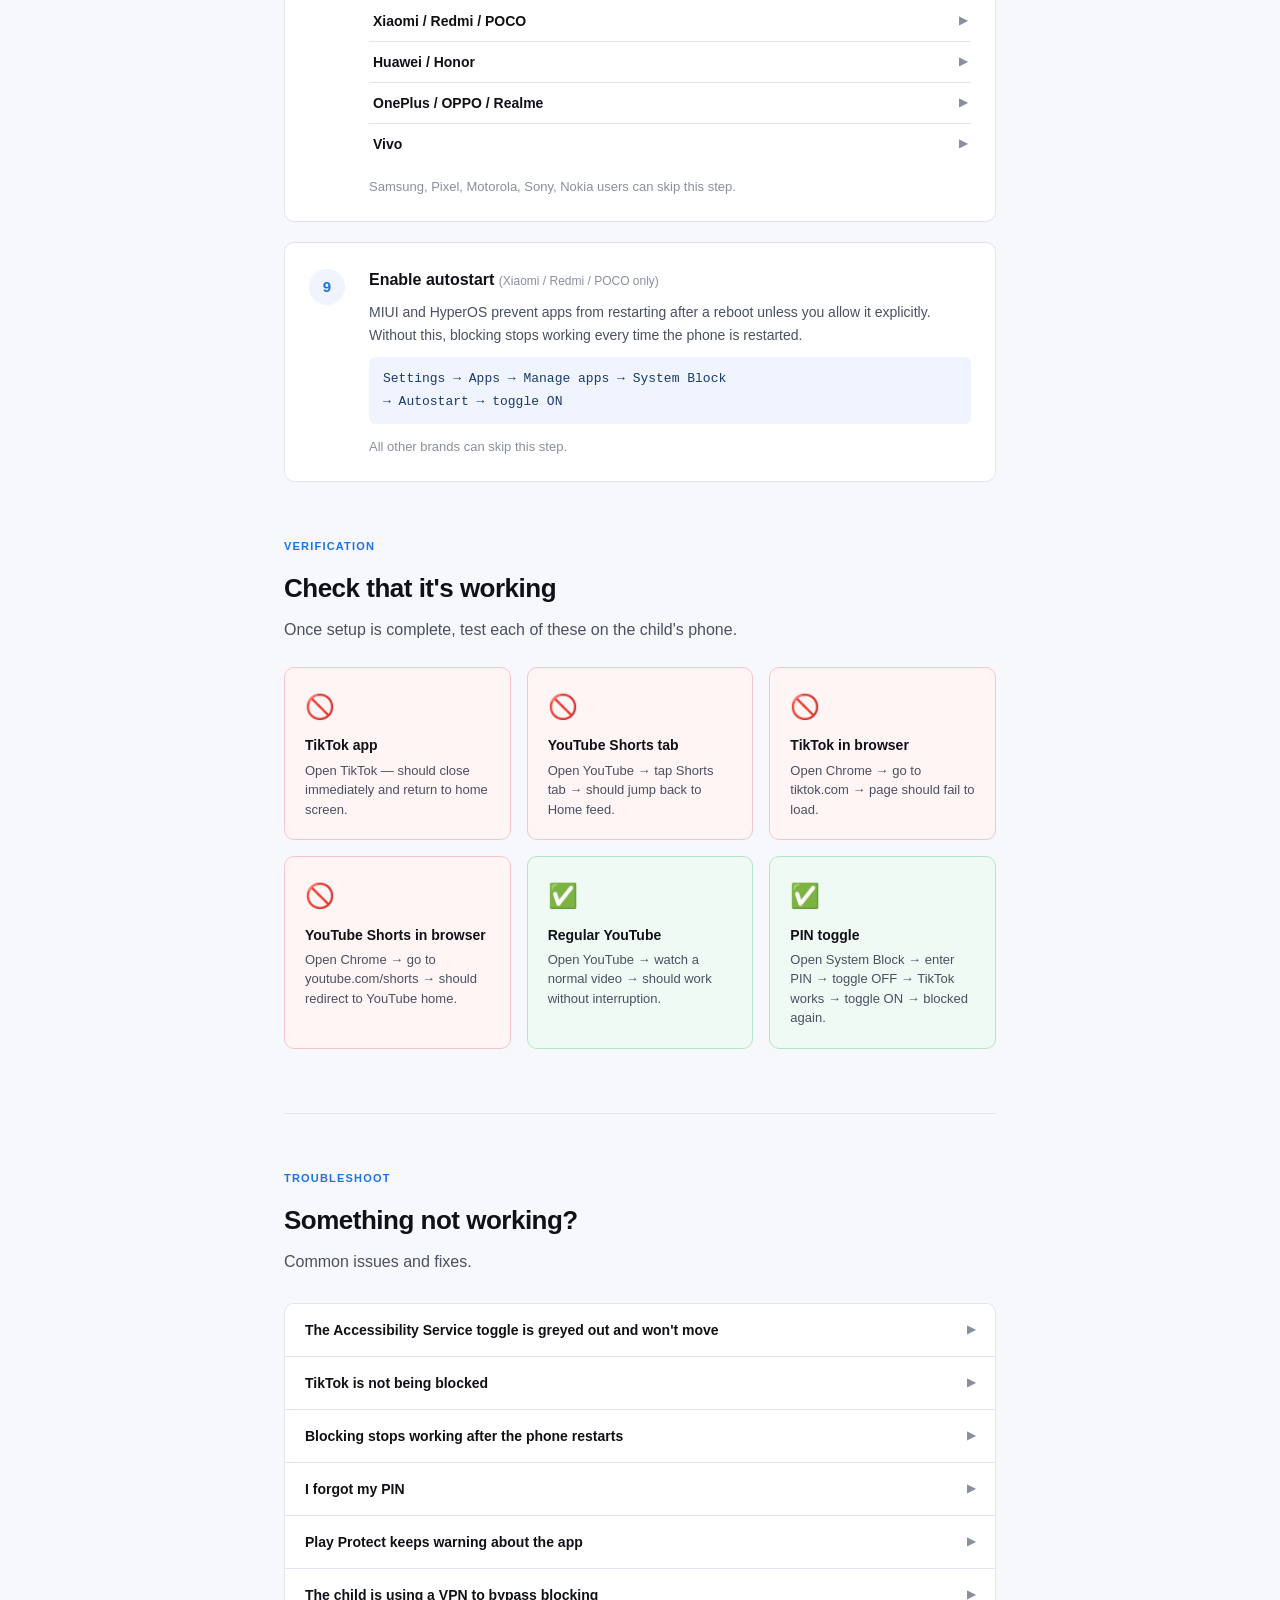
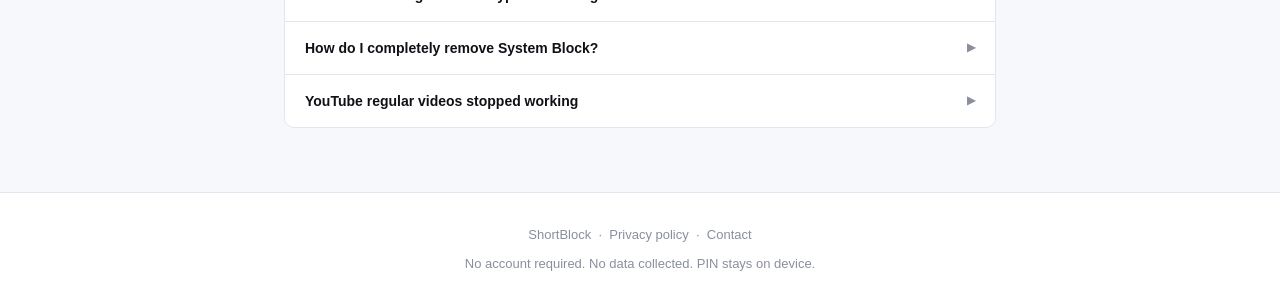
==== commit d8c61aff: "Update index.html" ====
--- a/index.html
+++ b/index.html
@@ -1,231 +1,886 @@
 <!DOCTYPE html>
 <html lang="en">
 <head>
-  <meta charset="UTF-8">
-  <meta name="viewport" content="width=device-width, initial-scale=1.0">
-  <title>ShortBlock — Block TikTok & YouTube Shorts on your child's phone</title>
-  <link rel="stylesheet" href="style.css">
+<meta charset="UTF-8">
+<meta name="viewport" content="width=device-width, initial-scale=1.0">
+<title>ShortBlock — Block TikTok & YouTube Shorts</title>
+<style>
+  :root {
+    --ink:     #0f1117;
+    --sub:     #4a5060;
+    --faint:   #8a8f9e;
+    --bg:      #f7f8fc;
+    --white:   #ffffff;
+    --blue:    #1a73e8;
+    --blue-dk: #1558b0;
+    --green:   #1db954;
+    --border:  #e2e5ef;
+    --warn:    #fff4e0;
+    --warn-bdr:#f0b429;
+    --step-bg: #f0f4ff;
+
+    --radius:  10px;
+    --mono: 'SF Mono', 'Fira Code', 'Courier New', monospace;
+  }
+
+  *, *::before, *::after { box-sizing: border-box; margin: 0; padding: 0; }
+
+  body {
+    font-family: -apple-system, BlinkMacSystemFont, 'Segoe UI', Roboto, sans-serif;
+    background: var(--bg);
+    color: var(--ink);
+    line-height: 1.6;
+    -webkit-font-smoothing: antialiased;
+  }
+
+  a { color: var(--blue); text-decoration: none; }
+  a:hover { text-decoration: underline; }
+
+  /* ── NAV ────────────────────────────────────────────── */
+  nav {
+    background: var(--white);
+    border-bottom: 1px solid var(--border);
+    padding: 0 24px;
+    height: 56px;
+    display: flex;
+    align-items: center;
+    justify-content: space-between;
+    position: sticky;
+    top: 0;
+    z-index: 100;
+  }
+  .logo { font-weight: 700; font-size: 18px; color: var(--ink); letter-spacing: -0.3px; }
+  .logo span { color: var(--blue); }
+
+  /* ── HERO ───────────────────────────────────────────── */
+  .hero {
+    background: var(--white);
+    border-bottom: 1px solid var(--border);
+    padding: 72px 24px 64px;
+    text-align: center;
+  }
+  .hero-badge {
+    display: inline-block;
+    background: #e8f0fe;
+    color: var(--blue);
+    font-size: 12px;
+    font-weight: 600;
+    letter-spacing: 0.8px;
+    text-transform: uppercase;
+    padding: 5px 14px;
+    border-radius: 100px;
+    margin-bottom: 24px;
+  }
+  .hero h1 {
+    font-size: clamp(32px, 6vw, 52px);
+    font-weight: 800;
+    letter-spacing: -1.5px;
+    line-height: 1.1;
+    color: var(--ink);
+    max-width: 680px;
+    margin: 0 auto 20px;
+  }
+  .hero h1 em { font-style: normal; color: var(--blue); }
+  .hero p {
+    font-size: 18px;
+    color: var(--sub);
+    max-width: 480px;
+    margin: 0 auto 40px;
+  }
+
+  /* Platform picker */
+  .platform-picker {
+    display: flex;
+    gap: 12px;
+    justify-content: center;
+    flex-wrap: wrap;
+    margin-bottom: 8px;
+  }
+  .platform-btn {
+    display: flex;
+    align-items: center;
+    gap: 10px;
+    padding: 14px 28px;
+    border-radius: var(--radius);
+    font-size: 15px;
+    font-weight: 600;
+    cursor: pointer;
+    border: 2px solid transparent;
+    transition: all 0.15s;
+    text-decoration: none;
+  }
+  .platform-btn.android {
+    background: var(--blue);
+    color: #fff;
+  }
+  .platform-btn.android:hover { background: var(--blue-dk); text-decoration: none; }
+  .platform-btn.ios {
+    background: var(--white);
+    color: var(--ink);
+    border-color: var(--border);
+  }
+  .platform-btn.ios:hover { border-color: var(--blue); color: var(--blue); text-decoration: none; }
+  .platform-note {
+    font-size: 13px;
+    color: var(--faint);
+  }
+
+  /* ── SECTION WRAPPER ────────────────────────────────── */
+  .section {
+    max-width: 760px;
+    margin: 0 auto;
+    padding: 64px 24px;
+  }
+  .section-label {
+    font-size: 11px;
+    font-weight: 700;
+    letter-spacing: 1.2px;
+    text-transform: uppercase;
+    color: var(--blue);
+    margin-bottom: 12px;
+  }
+  .section h2 {
+    font-size: 26px;
+    font-weight: 700;
+    letter-spacing: -0.5px;
+    color: var(--ink);
+    margin-bottom: 8px;
+  }
+  .section > p {
+    color: var(--sub);
+    font-size: 16px;
+    margin-bottom: 40px;
+  }
+
+  /* ── PLATFORM TABS ──────────────────────────────────── */
+  .tab-bar {
+    display: flex;
+    border-bottom: 2px solid var(--border);
+    margin-bottom: 40px;
+  }
+  .tab {
+    padding: 12px 24px;
+    font-size: 15px;
+    font-weight: 600;
+    color: var(--faint);
+    cursor: pointer;
+    border-bottom: 3px solid transparent;
+    margin-bottom: -2px;
+    transition: all 0.15s;
+    user-select: none;
+  }
+  .tab:hover { color: var(--ink); }
+  .tab.active { color: var(--blue); border-bottom-color: var(--blue); }
+  .tab-panel { display: none; }
+  .tab-panel.active { display: block; }
+
+  /* ── STEPS ──────────────────────────────────────────── */
+  .steps { display: flex; flex-direction: column; gap: 20px; }
+
+  .step {
+    display: grid;
+    grid-template-columns: 40px 1fr;
+    gap: 0 20px;
+    background: var(--white);
+    border: 1px solid var(--border);
+    border-radius: var(--radius);
+    padding: 24px;
+    align-items: start;
+  }
+  .step-num {
+    width: 36px;
+    height: 36px;
+    border-radius: 50%;
+    background: var(--step-bg);
+    color: var(--blue);
+    font-weight: 700;
+    font-size: 15px;
+    display: flex;
+    align-items: center;
+    justify-content: center;
+    flex-shrink: 0;
+    margin-top: 2px;
+  }
+  .step-body {}
+  .step-body h3 {
+    font-size: 16px;
+    font-weight: 700;
+    color: var(--ink);
+    margin-bottom: 8px;
+  }
+  .step-body p {
+    font-size: 14px;
+    color: var(--sub);
+    line-height: 1.65;
+    margin-bottom: 10px;
+  }
+  .step-body p:last-child { margin-bottom: 0; }
+
+  /* Warning box inside a step */
+  .warn-box {
+    background: var(--warn);
+    border: 1px solid var(--warn-bdr);
+    border-radius: 6px;
+    padding: 12px 16px;
+    font-size: 13px;
+    color: #7a5000;
+    margin-top: 12px;
+    line-height: 1.5;
+  }
+  .warn-box strong { color: #5a3800; }
+
+  /* Path display */
+  .path {
+    font-family: var(--mono);
+    font-size: 13px;
+    background: var(--step-bg);
+    color: #1a3a6b;
+    padding: 10px 14px;
+    border-radius: 6px;
+    margin-top: 10px;
+    line-height: 1.8;
+    white-space: pre-wrap;
+    word-break: break-word;
+  }
+
+  /* Brand paths accordion */
+  .brand-paths { margin-top: 12px; }
+  .brand-row {
+    border-bottom: 1px solid var(--border);
+    padding: 0;
+  }
+  .brand-row:last-child { border-bottom: none; }
+  .brand-toggle {
+    width: 100%;
+    background: none;
+    border: none;
+    text-align: left;
+    padding: 12px 4px;
+    font-size: 14px;
+    font-weight: 600;
+    color: var(--ink);
+    cursor: pointer;
+    display: flex;
+    justify-content: space-between;
+    align-items: center;
+  }
+  .brand-toggle:hover { color: var(--blue); }
+  .brand-toggle .arrow { font-size: 11px; color: var(--faint); transition: transform 0.15s; }
+  .brand-toggle.open .arrow { transform: rotate(90deg); }
+  .brand-detail {
+    display: none;
+    padding: 0 4px 14px;
+    font-size: 13px;
+    color: var(--sub);
+    line-height: 1.7;
+  }
+  .brand-detail.open { display: block; }
+
+  /* ── VERIFY SECTION ─────────────────────────────────── */
+  .verify-grid {
+    display: grid;
+    grid-template-columns: repeat(auto-fill, minmax(200px, 1fr));
+    gap: 16px;
+    margin-top: 24px;
+  }
+  .verify-card {
+    background: var(--white);
+    border: 1px solid var(--border);
+    border-radius: var(--radius);
+    padding: 20px;
+  }
+  .verify-card .icon { font-size: 24px; margin-bottom: 8px; }
+  .verify-card h4 { font-size: 14px; font-weight: 700; color: var(--ink); margin-bottom: 4px; }
+  .verify-card p { font-size: 13px; color: var(--sub); line-height: 1.5; }
+  .verify-card.pass { border-color: #b7e4c7; background: #f0faf5; }
+  .verify-card.block { border-color: #f5c6cb; background: #fff5f5; }
+
+  /* ── TROUBLESHOOT ───────────────────────────────────── */
+  .faq { display: flex; flex-direction: column; gap: 0; border: 1px solid var(--border); border-radius: var(--radius); overflow: hidden; }
+  .faq-item { border-bottom: 1px solid var(--border); }
+  .faq-item:last-child { border-bottom: none; }
+  .faq-q {
+    width: 100%;
+    background: var(--white);
+    border: none;
+    text-align: left;
+    padding: 18px 20px;
+    font-size: 14px;
+    font-weight: 600;
+    color: var(--ink);
+    cursor: pointer;
+    display: flex;
+    justify-content: space-between;
+    align-items: center;
+    gap: 12px;
+  }
+  .faq-q:hover { background: var(--step-bg); }
+  .faq-q .arr { color: var(--faint); font-size: 11px; flex-shrink: 0; transition: transform 0.15s; }
+  .faq-q.open .arr { transform: rotate(90deg); }
+  .faq-a {
+    display: none;
+    padding: 0 20px 18px;
+    font-size: 14px;
+    color: var(--sub);
+    line-height: 1.65;
+    background: var(--white);
+  }
+  .faq-a.open { display: block; }
+
+  /* ── iOS SECTION ────────────────────────────────────── */
+  .ios-options { display: grid; grid-template-columns: 1fr 1fr; gap: 20px; }
+  @media (max-width: 600px) { .ios-options { grid-template-columns: 1fr; } }
+  .ios-card {
+    background: var(--white);
+    border: 1px solid var(--border);
+    border-radius: var(--radius);
+    padding: 28px 24px;
+  }
+  .ios-card h3 { font-size: 16px; font-weight: 700; margin-bottom: 8px; }
+  .ios-card p { font-size: 14px; color: var(--sub); line-height: 1.6; margin-bottom: 16px; }
+  .ios-card .badge {
+    display: inline-block;
+    font-size: 11px;
+    font-weight: 700;
+    text-transform: uppercase;
+    letter-spacing: 0.8px;
+    padding: 3px 10px;
+    border-radius: 100px;
+    margin-bottom: 16px;
+  }
+  .badge-rec { background: #e8f0fe; color: var(--blue); }
+  .badge-alt { background: #f3f4f6; color: var(--faint); }
+  .ios-steps { font-size: 13px; color: var(--sub); line-height: 1.8; }
+  .ios-steps li { margin-left: 16px; margin-bottom: 4px; }
+
+  /* ── FOOTER ─────────────────────────────────────────── */
+  footer {
+    background: var(--white);
+    border-top: 1px solid var(--border);
+    padding: 32px 24px;
+    text-align: center;
+    font-size: 13px;
+    color: var(--faint);
+  }
+  footer a { color: var(--faint); }
+  footer a:hover { color: var(--blue); }
+
+  /* ── DOWNLOAD BTN ───────────────────────────────────── */
+  .dl-btn {
+    display: inline-flex;
+    align-items: center;
+    gap: 8px;
+    background: var(--blue);
+    color: #fff;
+    font-weight: 700;
+    font-size: 15px;
+    padding: 14px 32px;
+    border-radius: var(--radius);
+    border: none;
+    cursor: pointer;
+    text-decoration: none;
+    margin-top: 16px;
+    transition: background 0.15s;
+  }
+  .dl-btn:hover { background: var(--blue-dk); text-decoration: none; color: #fff; }
+
+  /* ── DIVIDER ────────────────────────────────────────── */
+  .divider { border: none; border-top: 1px solid var(--border); }
+
+  @media (max-width: 600px) {
+    .hero { padding: 48px 20px 40px; }
+    .step { grid-template-columns: 32px 1fr; gap: 0 14px; padding: 18px; }
+    .section { padding: 48px 20px; }
+  }
+</style>
 </head>
 <body>
 
-  <nav>
-    <div class="nav-inner">
-      <span class="logo">🛡️ ShortBlock</span>
-      <a href="dashboard.html" class="btn-nav">Parent Dashboard</a>
-    </div>
-  </nav>
-
-  <!-- HERO -->
-  <section class="hero">
-    <div class="hero-badge">Free · No account needed · 2 min setup</div>
-    <h1>Stop TikTok & YouTube Shorts<br>on your child's phone</h1>
-    <p class="subtitle">
-      ShortBlock blocks short-form video the moment your child opens it —
-      silently, invisibly, and without blocking the rest of the internet.
+<!-- NAV -->
+<nav>
+  <div class="logo">Short<span>Block</span></div>
+  <a href="#troubleshoot" style="font-size:14px;color:var(--sub)">Troubleshoot</a>
+</nav>
+
+<!-- HERO -->
+<div class="hero">
+  <div class="hero-badge">Free parental control</div>
+  <h1>Block <em>TikTok</em> &amp; YouTube Shorts. One switch.</h1>
+  <p>PIN-protected. Works across all apps and browsers. Takes 5 minutes to set up.</p>
+  <div class="platform-picker">
+    <a href="#android" class="platform-btn android" onclick="switchTab('android')">
+      &#x1F4F1; Android
+    </a>
+    <a href="#ios" class="platform-btn ios" onclick="switchTab('ios')">
+       iOS (iPhone &amp; iPad)
+    </a>
+  </div>
+  <p class="platform-note">Android 8+ &nbsp;·&nbsp; iPhone iOS 14+ &nbsp;·&nbsp; Free, no account needed</p>
+</div>
+
+<!-- MAIN CONTENT -->
+<div class="section">
+
+  <!-- PLATFORM TABS -->
+  <div class="tab-bar">
+    <div class="tab active" id="tab-android" onclick="switchTab('android')">&#x1F4F1; Android</div>
+    <div class="tab" id="tab-ios" onclick="switchTab('ios')"> iOS</div>
+  </div>
+
+  <!-- ════════════════════════════════════════════════════ -->
+  <!-- ANDROID TAB -->
+  <!-- ════════════════════════════════════════════════════ -->
+  <div class="tab-panel active" id="panel-android">
+
+    <div class="section-label">Android Setup</div>
+    <h2>Download and install ShortBlock</h2>
+    <p>Works on Samsung, Xiaomi, Huawei, OnePlus, Pixel, Motorola and all other Android phones. The app detects your device and walks you through only the steps you need.</p>
+
+    <a href="https://tangle-me.github.io/shortblock-site/app-debug.apk" class="dl-btn" download>
+      ⬇ Download ShortBlock APK
+    </a>
+    <p style="font-size:13px;color:var(--faint);margin-top:10px;margin-bottom:40px;">
+      Version 1.0 &nbsp;·&nbsp; ~6 MB &nbsp;·&nbsp; Android 8.0+
     </p>
-    <a href="#pick-device" class="btn-primary">Protect My Child's Phone →</a>
-  </section>
-
-  <!-- STEP 1: PICK DEVICE — the entire UX starts here -->
-  <section class="pick-device" id="pick-device">
-    <div class="step-label">STEP 1 OF 3</div>
-    <h2>What device does your child use?</h2>
-    <div class="device-grid">
-
-      <button class="device-card" onclick="showSteps('android')">
-        <div class="device-icon">🤖</div>
-        <div class="device-name">Android Phone</div>
-        <div class="device-sub">Samsung, Xiaomi, Oppo, any Android</div>
-      </button>
-
-      <button class="device-card" onclick="showSteps('ios')">
-        <div class="device-icon">📱</div>
-        <div class="device-name">iPhone or iPad</div>
-        <div class="device-sub">Any iPhone or iPad</div>
-      </button>
-
-      <button class="device-card" onclick="showSteps('desktop')">
-        <div class="device-icon">💻</div>
-        <div class="device-name">Laptop or Computer</div>
-        <div class="device-sub">Windows, Mac, Chromebook</div>
-      </button>
-
-    </div>
-  </section>
-
-  <!-- ANDROID STEPS -->
-  <section class="install-steps" id="steps-android" style="display:none">
-    <div class="step-label">STEPS 2 & 3 OF 3 — ANDROID</div>
-    <h2>Install on Android — takes 2 minutes</h2>
-
-    <div class="steps-list">
-      <div class="step-item">
+
+    <div class="steps">
+
+      <!-- STEP 1 -->
+      <div class="step">
         <div class="step-num">1</div>
         <div class="step-body">
-          <h3>Download ShortBlock to your child's phone</h3>
-          <p>Send this link to your child's phone, or connect the phone to your computer and copy the file across.</p>
-          <a href="ShortBlock.apk" class="btn-download" download>⬇ Download ShortBlock.apk</a>
-          <p class="note">File size: ~4MB · Safe to download · No Google Play needed</p>
-        </div>
-      </div>
-
-      <div class="step-item">
+          <h3>Install the APK file</h3>
+          <p>Tap the downloaded file in your notifications or open it from your Downloads folder. Android will ask permission to install apps from this source — this is a standard Android security prompt for any app not from the Play Store.</p>
+          <p><strong>What you'll see:</strong> "Install blocked" or "For your security, your phone is not allowed to install unknown apps from this source."</p>
+          <p>Tap <strong>Settings</strong> in the prompt → toggle <strong>Allow from this source</strong> → go back → tap <strong>Install</strong>.</p>
+        </div>
+      </div>
+
+      <!-- STEP 2 -->
+      <div class="step">
         <div class="step-num">2</div>
         <div class="step-body">
-          <h3>Open the file and tap Install</h3>
-          <p>On the child's phone, open the downloaded file. Android will ask <em>"Allow install from unknown sources"</em> — tap <strong>Settings → Allow</strong>, then go back and tap <strong>Install</strong>.</p>
-        </div>
-      </div>
-
-      <div class="step-item">
+          <h3>Dismiss the Play Protect warning</h3>
+          <p>Google will show a warning saying it doesn't recognise the app. This appears for <em>all</em> apps not distributed through the Play Store — it is not a sign the app is unsafe.</p>
+          <p>Tap <strong>Install anyway</strong> (you may need to tap "More details" first to see this option).</p>
+        </div>
+      </div>
+
+      <!-- STEP 3 — Android 13/14 only -->
+      <div class="step">
         <div class="step-num">3</div>
         <div class="step-body">
-          <h3>Set your parent PIN — app hides itself</h3>
-          <p>The app opens and asks you to set a PIN. Choose any 4+ digit number <strong>only you know</strong>. Tap <strong>Activate Protection</strong>. The app disappears from the home screen. Protection is live.</p>
-          <div class="success-box">✓ TikTok blocked · ✓ YouTube Shorts blocked · ✓ App invisible to child</div>
+          <h3>Unlock app permissions <span style="font-size:12px;font-weight:500;color:var(--faint)">(Android 13 &amp; 14 only)</span></h3>
+          <p>Android 13 and 14 restrict certain permissions for downloaded apps until you explicitly unlock them. If your phone runs Android 12 or older, skip to Step 4.</p>
+          <p><strong>To check your version:</strong> Settings → About phone → Android version.</p>
+          <p>If you're on Android 13 or 14:</p>
+          <div class="path">Settings → Apps
+→ Find "System Block" → tap it
+→ Tap ⋮ (three dots, top right)
+→ Tap "Allow restricted settings"
+→ Confirm</div>
+          <div class="warn-box">
+            <strong>⚠ If you skip this:</strong> The accessibility service toggle will appear greyed out in Step 6 and blocking will not work.
+          </div>
+        </div>
+      </div>
+
+      <!-- STEP 4 -->
+      <div class="step">
+        <div class="step-num">4</div>
+        <div class="step-body">
+          <h3>Open the app and set your PIN</h3>
+          <p>Find <strong>System Block</strong> in your app drawer and open it.</p>
+          <p>Enter a PIN of at least 4 digits — this is what you'll use to toggle blocking on and off. Confirm it, then choose a security question and answer in case you forget your PIN.</p>
+          <p>Tap <strong>Activate</strong>. The app will now walk you through the remaining steps automatically, detecting your phone model and showing you exactly the right instructions.</p>
+        </div>
+      </div>
+
+      <!-- STEP 5 -->
+      <div class="step">
+        <div class="step-num">5</div>
+        <div class="step-body">
+          <h3>Grant Device Administrator</h3>
+          <p>A system dialog will appear asking you to activate "Device Administrator". Tap <strong>Activate</strong>.</p>
+          <p>This prevents your child from uninstalling the app. Without it, any child who knows how to navigate phone settings could remove it.</p>
+        </div>
+      </div>
+
+      <!-- STEP 6 -->
+      <div class="step">
+        <div class="step-num">6</div>
+        <div class="step-body">
+          <h3>Grant VPN permission</h3>
+          <p>A system dialog will appear: "System Block wants to set up a VPN connection." Tap <strong>OK</strong>.</p>
+          <p>This enables the network filter that blocks TikTok. It does not route your traffic through any external server — the filter runs entirely on the device.</p>
+        </div>
+      </div>
+
+      <!-- STEP 7 -->
+      <div class="step">
+        <div class="step-num">7</div>
+        <div class="step-body">
+          <h3>Enable the Accessibility Service</h3>
+          <p>This is the main blocking engine. The app will prompt you to open Settings and guide you to the right place for your phone brand.</p>
+          <p>If you need to find it manually, select your phone brand below:</p>
+
+          <div class="brand-paths">
+            <div class="brand-row">
+              <button class="brand-toggle" onclick="toggleBrand(this)">Samsung <span class="arrow">▶</span></button>
+              <div class="brand-detail">
+                <div class="path">Settings → Accessibility → Installed services
+→ System Block → toggle ON → Allow</div>
+              </div>
+            </div>
+            <div class="brand-row">
+              <button class="brand-toggle" onclick="toggleBrand(this)">Google Pixel <span class="arrow">▶</span></button>
+              <div class="brand-detail">
+                <div class="path">Settings → Accessibility
+→ System Block → Use System Block → Allow</div>
+              </div>
+            </div>
+            <div class="brand-row">
+              <button class="brand-toggle" onclick="toggleBrand(this)">Xiaomi / Redmi / POCO <span class="arrow">▶</span></button>
+              <div class="brand-detail">
+                <div class="path">Settings → Accessibility → System Block → ON
+(scroll past "Downloaded apps" if needed)</div>
+                <div class="warn-box" style="margin-top:10px">Also complete Step 8 (battery) and Step 9 (autostart) — required for Xiaomi devices.</div>
+              </div>
+            </div>
+            <div class="brand-row">
+              <button class="brand-toggle" onclick="toggleBrand(this)">Huawei / Honor <span class="arrow">▶</span></button>
+              <div class="brand-detail">
+                <div class="path">Settings → Accessibility features
+→ Accessibility → System Block → ON</div>
+                <div class="warn-box" style="margin-top:10px">Also complete Step 8 (battery) — required for Huawei devices.</div>
+              </div>
+            </div>
+            <div class="brand-row">
+              <button class="brand-toggle" onclick="toggleBrand(this)">OnePlus <span class="arrow">▶</span></button>
+              <div class="brand-detail">
+                <div class="path">Settings → Accessibility → Accessibility features
+→ Installed services → System Block → ON</div>
+              </div>
+            </div>
+            <div class="brand-row">
+              <button class="brand-toggle" onclick="toggleBrand(this)">OPPO / Realme <span class="arrow">▶</span></button>
+              <div class="brand-detail">
+                <div class="path">Settings → Additional settings
+→ Accessibility → System Block → ON</div>
+              </div>
+            </div>
+            <div class="brand-row">
+              <button class="brand-toggle" onclick="toggleBrand(this)">Vivo <span class="arrow">▶</span></button>
+              <div class="brand-detail">
+                <div class="path">Settings → Accessibility features
+→ Accessibility → System Block → ON</div>
+              </div>
+            </div>
+            <div class="brand-row">
+              <button class="brand-toggle" onclick="toggleBrand(this)">Motorola / Nokia / Sony / Other <span class="arrow">▶</span></button>
+              <div class="brand-detail">
+                <div class="path">Settings → Accessibility
+→ Downloaded apps → System Block → ON</div>
+              </div>
+            </div>
+          </div>
+
+          <p style="margin-top:14px">Once ON, press back, return to the System Block app, and tap <strong>Finish</strong>.</p>
+        </div>
+      </div>
+
+      <!-- STEP 8 — Battery (Xiaomi/Huawei/OnePlus) -->
+      <div class="step">
+        <div class="step-num">8</div>
+        <div class="step-body">
+          <h3>Disable battery optimisation <span style="font-size:12px;font-weight:500;color:var(--faint)">(Xiaomi, Huawei, OnePlus, OPPO, Vivo only)</span></h3>
+          <p>Some brands aggressively stop background apps to save battery. This will shut down the blocking service after a few minutes. You need to exempt System Block.</p>
+
+          <div class="brand-paths">
+            <div class="brand-row">
+              <button class="brand-toggle" onclick="toggleBrand(this)">Xiaomi / Redmi / POCO <span class="arrow">▶</span></button>
+              <div class="brand-detail">
+                <div class="path">Settings → Apps → Manage apps → System Block
+→ Battery saver → select "No restrictions"</div>
+              </div>
+            </div>
+            <div class="brand-row">
+              <button class="brand-toggle" onclick="toggleBrand(this)">Huawei / Honor <span class="arrow">▶</span></button>
+              <div class="brand-detail">
+                <div class="path">Settings → Battery → App launch
+→ System Block → turn OFF "Manage automatically"
+→ Enable: Auto-launch, Secondary launch, Run in background</div>
+              </div>
+            </div>
+            <div class="brand-row">
+              <button class="brand-toggle" onclick="toggleBrand(this)">OnePlus / OPPO / Realme <span class="arrow">▶</span></button>
+              <div class="brand-detail">
+                <div class="path">Settings → Battery → Battery optimisation
+→ System Block → Don't optimise</div>
+              </div>
+            </div>
+            <div class="brand-row">
+              <button class="brand-toggle" onclick="toggleBrand(this)">Vivo <span class="arrow">▶</span></button>
+              <div class="brand-detail">
+                <div class="path">Settings → Battery
+→ High background power consumption → add System Block</div>
+              </div>
+            </div>
+          </div>
+
+          <p style="margin-top:12px;font-size:13px;color:var(--faint)">Samsung, Pixel, Motorola, Sony, Nokia users can skip this step.</p>
+        </div>
+      </div>
+
+      <!-- STEP 9 — Autostart (Xiaomi only) -->
+      <div class="step">
+        <div class="step-num">9</div>
+        <div class="step-body">
+          <h3>Enable autostart <span style="font-size:12px;font-weight:500;color:var(--faint)">(Xiaomi / Redmi / POCO only)</span></h3>
+          <p>MIUI and HyperOS prevent apps from restarting after a reboot unless you allow it explicitly. Without this, blocking stops working every time the phone is restarted.</p>
+          <div class="path">Settings → Apps → Manage apps → System Block
+→ Autostart → toggle ON</div>
+          <p style="margin-top:12px;font-size:13px;color:var(--faint)">All other brands can skip this step.</p>
+        </div>
+      </div>
+
+    </div><!-- /steps -->
+
+    <!-- VERIFY -->
+    <div style="margin-top:56px">
+      <div class="section-label">Verification</div>
+      <h2>Check that it's working</h2>
+      <p style="color:var(--sub);font-size:16px;margin-bottom:0">Once setup is complete, test each of these on the child's phone.</p>
+
+      <div class="verify-grid">
+        <div class="verify-card block">
+          <div class="icon">🚫</div>
+          <h4>TikTok app</h4>
+          <p>Open TikTok — should close immediately and return to home screen.</p>
+        </div>
+        <div class="verify-card block">
+          <div class="icon">🚫</div>
+          <h4>YouTube Shorts tab</h4>
+          <p>Open YouTube → tap Shorts tab → should jump back to Home feed.</p>
+        </div>
+        <div class="verify-card block">
+          <div class="icon">🚫</div>
+          <h4>TikTok in browser</h4>
+          <p>Open Chrome → go to tiktok.com → page should fail to load.</p>
+        </div>
+        <div class="verify-card block">
+          <div class="icon">🚫</div>
+          <h4>YouTube Shorts in browser</h4>
+          <p>Open Chrome → go to youtube.com/shorts → should redirect to YouTube home.</p>
+        </div>
+        <div class="verify-card pass">
+          <div class="icon">✅</div>
+          <h4>Regular YouTube</h4>
+          <p>Open YouTube → watch a normal video → should work without interruption.</p>
+        </div>
+        <div class="verify-card pass">
+          <div class="icon">✅</div>
+          <h4>PIN toggle</h4>
+          <p>Open System Block → enter PIN → toggle OFF → TikTok works → toggle ON → blocked again.</p>
         </div>
       </div>
     </div>
 
-    <div class="optional-box">
-      <strong>Optional:</strong> Create a free parent account to manage settings remotely from your own phone →
-      <a href="dashboard.html">Open Parent Dashboard</a>
+  </div><!-- /android panel -->
+
+  <!-- ════════════════════════════════════════════════════ -->
+  <!-- iOS TAB -->
+  <!-- ════════════════════════════════════════════════════ -->
+  <div class="tab-panel" id="panel-ios">
+
+    <div class="section-label">iOS Setup</div>
+    <h2>Block TikTok and Shorts on iPhone and iPad</h2>
+    <p>iPhones cannot install APK files. Use one of the two methods below — they work on all iPhones and iPads running iOS 14 or later, with no app installation required.</p>
+
+    <div class="ios-options">
+
+      <!-- Option 1: DNS Profile -->
+      <div class="ios-card">
+        <div class="badge badge-rec">Recommended</div>
+        <h3>DNS Profile</h3>
+        <p>A configuration file that blocks TikTok and YouTube Shorts at the network level — works in Safari, Chrome, and all other browsers. Installs in under 2 minutes.</p>
+        <a href="https://tangle-me.github.io/shortblock-site/shortblock.mobileconfig" class="dl-btn" style="font-size:14px;padding:11px 22px;margin-top:0">
+          ⬇ Download Profile
+        </a>
+        <div style="margin-top:20px">
+          <div class="section-label" style="margin-bottom:8px">Install steps</div>
+          <ol class="ios-steps">
+            <li>Tap "Download Profile" above on the iPhone</li>
+            <li>A prompt says "Profile Downloaded" — tap <strong>Close</strong></li>
+            <li>Go to <strong>Settings → General → VPN &amp; Device Management</strong></li>
+            <li>Tap <strong>ShortBlock</strong> under "Downloaded Profile"</li>
+            <li>Tap <strong>Install</strong> → enter your iPhone passcode → tap <strong>Install</strong> again</li>
+            <li>Tap <strong>Done</strong></li>
+          </ol>
+          <div class="warn-box" style="margin-top:14px">
+            <strong>To remove blocking:</strong> Settings → General → VPN &amp; Device Management → ShortBlock → Remove Profile. Protect this with Screen Time passcode (see Option 2).
+          </div>
+        </div>
+      </div>
+
+      <!-- Option 2: Screen Time -->
+      <div class="ios-card">
+        <div class="badge badge-alt">Built-in · No download</div>
+        <h3>Apple Screen Time</h3>
+        <p>Apple's built-in parental controls. Block TikTok entirely and restrict YouTube Shorts. Works completely offline, PIN-protected, and cannot be bypassed without your Screen Time passcode.</p>
+        <div style="margin-top:8px">
+          <div class="section-label" style="margin-bottom:8px">Block TikTok</div>
+          <ol class="ios-steps">
+            <li>Settings → Screen Time → turn ON</li>
+            <li>Set a Screen Time Passcode (different from your phone passcode)</li>
+            <li>Tap <strong>App Limits</strong> → Add Limit</li>
+            <li>Select <strong>Social Networking</strong> → tap TikTok specifically</li>
+            <li>Set time to <strong>1 minute per day</strong> (effectively blocked)</li>
+            <li>Toggle <strong>Block at End of Limit</strong> → ON</li>
+          </ol>
+          <div class="section-label" style="margin-top:16px;margin-bottom:8px">Block YouTube Shorts</div>
+          <ol class="ios-steps">
+            <li>Screen Time → Content &amp; Privacy Restrictions → ON</li>
+            <li>Content Restrictions → Web Content → Limit Adult Websites</li>
+            <li>Under "Never Allow" → tap Add Website</li>
+            <li>Type: <strong>youtube.com/shorts</strong></li>
+          </ol>
+        </div>
+      </div>
+
+    </div><!-- /ios-options -->
+
+    <!-- iOS Verify -->
+    <div style="margin-top:48px">
+      <div class="section-label">Verification</div>
+      <h2>Check that it's working</h2>
+      <div class="verify-grid">
+        <div class="verify-card block">
+          <div class="icon">🚫</div>
+          <h4>TikTok app</h4>
+          <p>Open TikTok → should show "Screen Time Limit Reached" or fail to open.</p>
+        </div>
+        <div class="verify-card block">
+          <div class="icon">🚫</div>
+          <h4>TikTok in browser</h4>
+          <p>Open Safari → go to tiktok.com → should show "Website blocked".</p>
+        </div>
+        <div class="verify-card block">
+          <div class="icon">🚫</div>
+          <h4>YouTube Shorts in browser</h4>
+          <p>Open Safari → go to youtube.com/shorts → should be blocked.</p>
+        </div>
+        <div class="verify-card pass">
+          <div class="icon">✅</div>
+          <h4>Regular YouTube</h4>
+          <p>youtube.com (without /shorts) should work normally.</p>
+        </div>
+      </div>
     </div>
 
-    <button class="btn-back" onclick="hideSteps()">← Choose a different device</button>
-  </section>
-
-  <!-- iOS STEPS -->
-  <section class="install-steps" id="steps-ios" style="display:none">
-    <div class="step-label">STEPS 2 & 3 OF 3 — iPHONE / iPAD</div>
-    <h2>Install on iPhone — takes 2 minutes</h2>
-
-    <div class="steps-list">
-      <div class="step-item">
-        <div class="step-num">1</div>
-        <div class="step-body">
-          <h3>Open this page on your child's iPhone in Safari</h3>
-          <p>On the child's iPhone, open <strong>Safari</strong> (not Chrome) and go to:</p>
-          <div class="url-box">tangle-me.github.io/shortblock-site</div>
-          <p class="note">Must be Safari — Chrome cannot install profiles.</p>
-        </div>
-      </div>
-
-      <div class="step-item">
-        <div class="step-num">2</div>
-        <div class="step-body">
-          <h3>Download and install the protection profile</h3>
-          <a href="ios_profile/shortblock.mobileconfig" class="btn-download">⬇ Install iOS Protection Profile</a>
-          <p>After tapping the button: tap <strong>Allow</strong> → go to <strong>Settings</strong> → tap <strong>Profile Downloaded</strong> at the top → tap <strong>Install</strong> → enter the phone passcode → tap <strong>Install</strong> again.</p>
-        </div>
-      </div>
-
-      <div class="step-item">
-        <div class="step-num">3</div>
-        <div class="step-body">
-          <h3>Done — TikTok, Reels and Snapchat Spotlight are blocked</h3>
-          <div class="success-box">✓ TikTok blocked · ✓ Instagram Reels blocked · ✓ Snapchat Spotlight blocked</div>
-          <p class="note" style="margin-top:12px;">Note: YouTube Shorts on iPhone requires also going to <strong>Settings → Screen Time → App Limits</strong> and setting a 1 min/day limit on YouTube.</p>
-        </div>
+  </div><!-- /ios panel -->
+
+  <!-- ════════════════════════════════════════════════════ -->
+  <!-- TROUBLESHOOT -->
+  <!-- ════════════════════════════════════════════════════ -->
+  <hr class="divider" style="margin-top:64px">
+  <div id="troubleshoot" style="margin-top:56px">
+    <div class="section-label">Troubleshoot</div>
+    <h2>Something not working?</h2>
+    <p style="color:var(--sub);font-size:16px;margin-bottom:28px">Common issues and fixes.</p>
+
+    <div class="faq">
+      <div class="faq-item">
+        <button class="faq-q" onclick="toggleFaq(this)">The Accessibility Service toggle is greyed out and won't move <span class="arr">▶</span></button>
+        <div class="faq-a">You need to complete Step 3 — Allow restricted settings. This only applies to Android 13 and 14. Go to Settings → Apps → System Block → ⋮ menu → Allow restricted settings. Then go back to the Accessibility settings and try again.</div>
+      </div>
+      <div class="faq-item">
+        <button class="faq-q" onclick="toggleFaq(this)">TikTok is not being blocked <span class="arr">▶</span></button>
+        <div class="faq-a">The Accessibility Service may have been turned off. Go to Settings → Accessibility → System Block and check the toggle is still ON. If your phone is a Xiaomi, Huawei, or OnePlus, also check that battery optimisation is disabled for System Block (Step 8) and autostart is enabled (Step 9 for Xiaomi).</div>
+      </div>
+      <div class="faq-item">
+        <button class="faq-q" onclick="toggleFaq(this)">Blocking stops working after the phone restarts <span class="arr">▶</span></button>
+        <div class="faq-a">This is a battery optimisation issue, most common on Xiaomi, Huawei, and OnePlus devices. Complete Step 8 and (for Xiaomi) Step 9. If you've already done this and it still happens, go to Settings → Apps → System Block → Battery → select "No restrictions" or "Unrestricted".</div>
+      </div>
+      <div class="faq-item">
+        <button class="faq-q" onclick="toggleFaq(this)">I forgot my PIN <span class="arr">▶</span></button>
+        <div class="faq-a">Open the System Block app → tap "Forgot PIN" on the login screen → answer your security question → set a new PIN. If you also forgot your security answer, use the emergency reset code. Contact support at admin@tangle-me.com to receive the emergency code after identity verification.</div>
+      </div>
+      <div class="faq-item">
+        <button class="faq-q" onclick="toggleFaq(this)">Play Protect keeps warning about the app <span class="arr">▶</span></button>
+        <div class="faq-a">This is a standard Google warning that appears for all apps not distributed through the Play Store. It does not mean the app is harmful. Tap "Install anyway" to proceed. You can also open Google Play → tap your profile icon → Play Protect → and see the scan result, which will show the app as safe.</div>
+      </div>
+      <div class="faq-item">
+        <button class="faq-q" onclick="toggleFaq(this)">The child is using a VPN to bypass blocking <span class="arr">▶</span></button>
+        <div class="faq-a">Once System Block's VPN is active, Android prevents other VPN apps from running alongside it. If your child has installed a separate VPN app, they would need to disable System Block's VPN first — which requires uninstalling the app, which requires Device Admin removal, which requires your PIN.</div>
+      </div>
+      <div class="faq-item">
+        <button class="faq-q" onclick="toggleFaq(this)">How do I completely remove System Block? <span class="arr">▶</span></button>
+        <div class="faq-a">Open System Block → enter your PIN → tap "Remove Protection" → confirm. This deactivates Device Administrator, which allows the app to be uninstalled normally via Settings → Apps → System Block → Uninstall.</div>
+      </div>
+      <div class="faq-item">
+        <button class="faq-q" onclick="toggleFaq(this)">YouTube regular videos stopped working <span class="arr">▶</span></button>
+        <div class="faq-a">System Block only blocks the Shorts section of YouTube. Regular videos should always work. If you're experiencing issues with regular YouTube, try toggling protection OFF and back ON via the System Block app. If the problem persists, contact support.</div>
       </div>
     </div>
-
-    <div class="optional-box">
-      <strong>Optional:</strong> Create a free parent account to manage settings remotely →
-      <a href="dashboard.html">Open Parent Dashboard</a>
-    </div>
-
-    <button class="btn-back" onclick="hideSteps()">← Choose a different device</button>
-  </section>
-
-  <!-- DESKTOP STEPS -->
-  <section class="install-steps" id="steps-desktop" style="display:none">
-    <div class="step-label">STEPS 2 & 3 OF 3 — LAPTOP / COMPUTER</div>
-    <h2>Install on laptop or computer — takes 1 minute</h2>
-
-    <div class="steps-list">
-      <div class="step-item">
-        <div class="step-num">1</div>
-        <div class="step-body">
-          <h3>Add ShortBlock to Chrome</h3>
-          <p>On the child's computer, open Chrome and go to:</p>
-          <a href="https://chrome.google.com/webstore" target="_blank" class="btn-download">Add ShortBlock to Chrome</a>
-          <p class="note">Also works on Edge and Brave.</p>
-        </div>
-      </div>
-
-      <div class="step-item">
-        <div class="step-num">2</div>
-        <div class="step-body">
-          <h3>Set your parent PIN in the extension</h3>
-          <p>Click the ShortBlock icon in the browser toolbar → enter a PIN only you know → save it. Protection is immediately active.</p>
-        </div>
-      </div>
-
-      <div class="step-item">
-        <div class="step-num">3</div>
-        <div class="step-body">
-          <h3>Done</h3>
-          <div class="success-box">✓ TikTok blocked · ✓ YouTube Shorts blocked · ✓ Instagram Reels blocked</div>
-        </div>
-      </div>
-    </div>
-
-    <button class="btn-back" onclick="hideSteps()">← Choose a different device</button>
-  </section>
-
-  <!-- WHY IT WORKS -->
-  <section class="features" id="how">
-    <h2>Why ShortBlock is different</h2>
-    <div class="feature-grid">
-      <div class="feature-card">
-        <div class="icon">🎯</div>
-        <h3>Shorts only — not all YouTube</h3>
-        <p>Regular YouTube videos, documentaries, music — all still work. Only the addictive 60-second scroll is blocked.</p>
-      </div>
-      <div class="feature-card">
-        <div class="icon">👻</div>
-        <h3>Invisible to your child</h3>
-        <p>No app icon. No name. Cannot be found or deleted without your PIN. Your child doesn't know it's there.</p>
-      </div>
-      <div class="feature-card">
-        <div class="icon">⚡</div>
-        <h3>Instant — no loading</h3>
-        <p>The moment your child taps TikTok or Shorts, nothing happens. No error page. Just silence.</p>
-      </div>
-      <div class="feature-card">
-        <div class="icon">🔓</div>
-        <h3>No Google Play or App Store</h3>
-        <p>Downloads directly from this site. Cannot be removed by Google or Apple. Always available.</p>
-      </div>
-    </div>
-  </section>
-
-  <footer>
-    <p>© 2025 ShortBlock · Free forever for families ·
-      <a href="dashboard.html">Parent Dashboard</a>
-    </p>
-  </footer>
-
-  <script>
-    function showSteps(platform) {
-      // Hide device picker, show correct steps
-      document.getElementById('pick-device').style.display = 'none';
-      document.getElementById('steps-android').style.display = 'none';
-      document.getElementById('steps-ios').style.display = 'none';
-      document.getElementById('steps-desktop').style.display = 'none';
-      document.getElementById('steps-' + platform).style.display = 'block';
-      // Smooth scroll to steps
-      document.getElementById('steps-' + platform).scrollIntoView({ behavior: 'smooth' });
+  </div>
+
+</div><!-- /section -->
+
+<!-- FOOTER -->
+<footer>
+  <p>ShortBlock &nbsp;·&nbsp; <a href="/privacy.html">Privacy policy</a> &nbsp;·&nbsp; <a href="mailto:admin@tangle-me.com">Contact</a></p>
+  <p style="margin-top:8px">No account required. No data collected. PIN stays on device.</p>
+</footer>
+
+<script>
+  // Tab switching
+  function switchTab(tab) {
+    document.querySelectorAll('.tab').forEach(t => t.classList.remove('active'));
+    document.querySelectorAll('.tab-panel').forEach(p => p.classList.remove('active'));
+    document.getElementById('tab-' + tab).classList.add('active');
+    document.getElementById('panel-' + tab).classList.add('active');
+  }
+
+  // Platform detection — auto-select tab on load
+  (function() {
+    const ua = navigator.userAgent || '';
+    const isIOS = /iPad|iPhone|iPod/.test(ua) && !window.MSStream;
+    if (isIOS) switchTab('ios');
+  })();
+
+  // Brand path accordions
+  function toggleBrand(btn) {
+    const detail = btn.nextElementSibling;
+    const isOpen = detail.classList.contains('open');
+    // Close all in same container
+    btn.closest('.brand-paths').querySelectorAll('.brand-detail').forEach(d => d.classList.remove('open'));
+    btn.closest('.brand-paths').querySelectorAll('.brand-toggle').forEach(b => b.classList.remove('open'));
+    if (!isOpen) {
+      detail.classList.add('open');
+      btn.classList.add('open');
     }
-    function hideSteps() {
-      document.getElementById('steps-android').style.display = 'none';
-      document.getElementById('steps-ios').style.display = 'none';
-      document.getElementById('steps-desktop').style.display = 'none';
-      document.getElementById('pick-device').style.display = 'block';
-      document.getElementById('pick-device').scrollIntoView({ behavior: 'smooth' });
+  }
+
+  // FAQ accordion
+  function toggleFaq(btn) {
+    const answer = btn.nextElementSibling;
+    const isOpen = answer.classList.contains('open');
+    document.querySelectorAll('.faq-a').forEach(a => a.classList.remove('open'));
+    document.querySelectorAll('.faq-q').forEach(q => q.classList.remove('open'));
+    if (!isOpen) {
+      answer.classList.add('open');
+      btn.classList.add('open');
     }
-  </script>
-
+  }
+
+  // Smooth scroll to troubleshoot from anchor
+  document.querySelectorAll('a[href="#troubleshoot"]').forEach(a => {
+    a.addEventListener('click', e => {
+      e.preventDefault();
+      document.getElementById('troubleshoot').scrollIntoView({ behavior: 'smooth' });
+    });
+  });
+</script>
 </body>
 </html>
